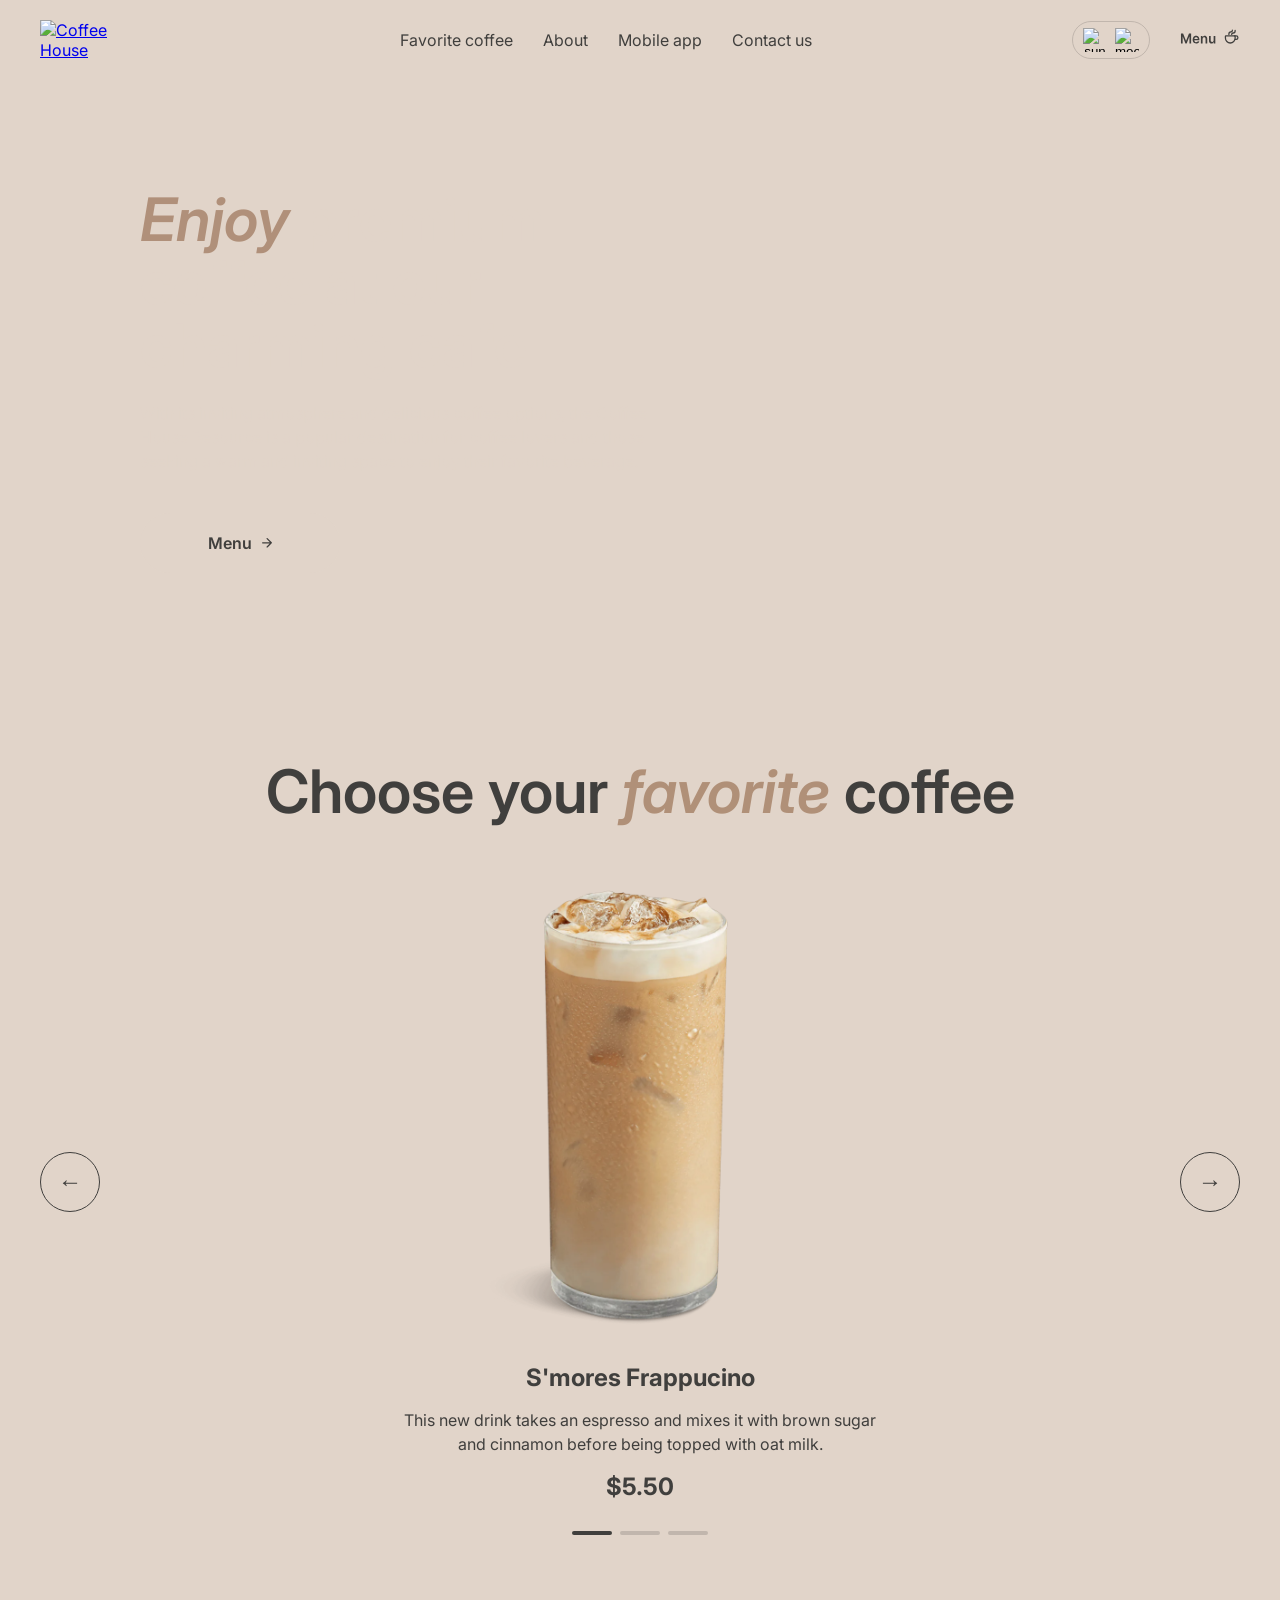
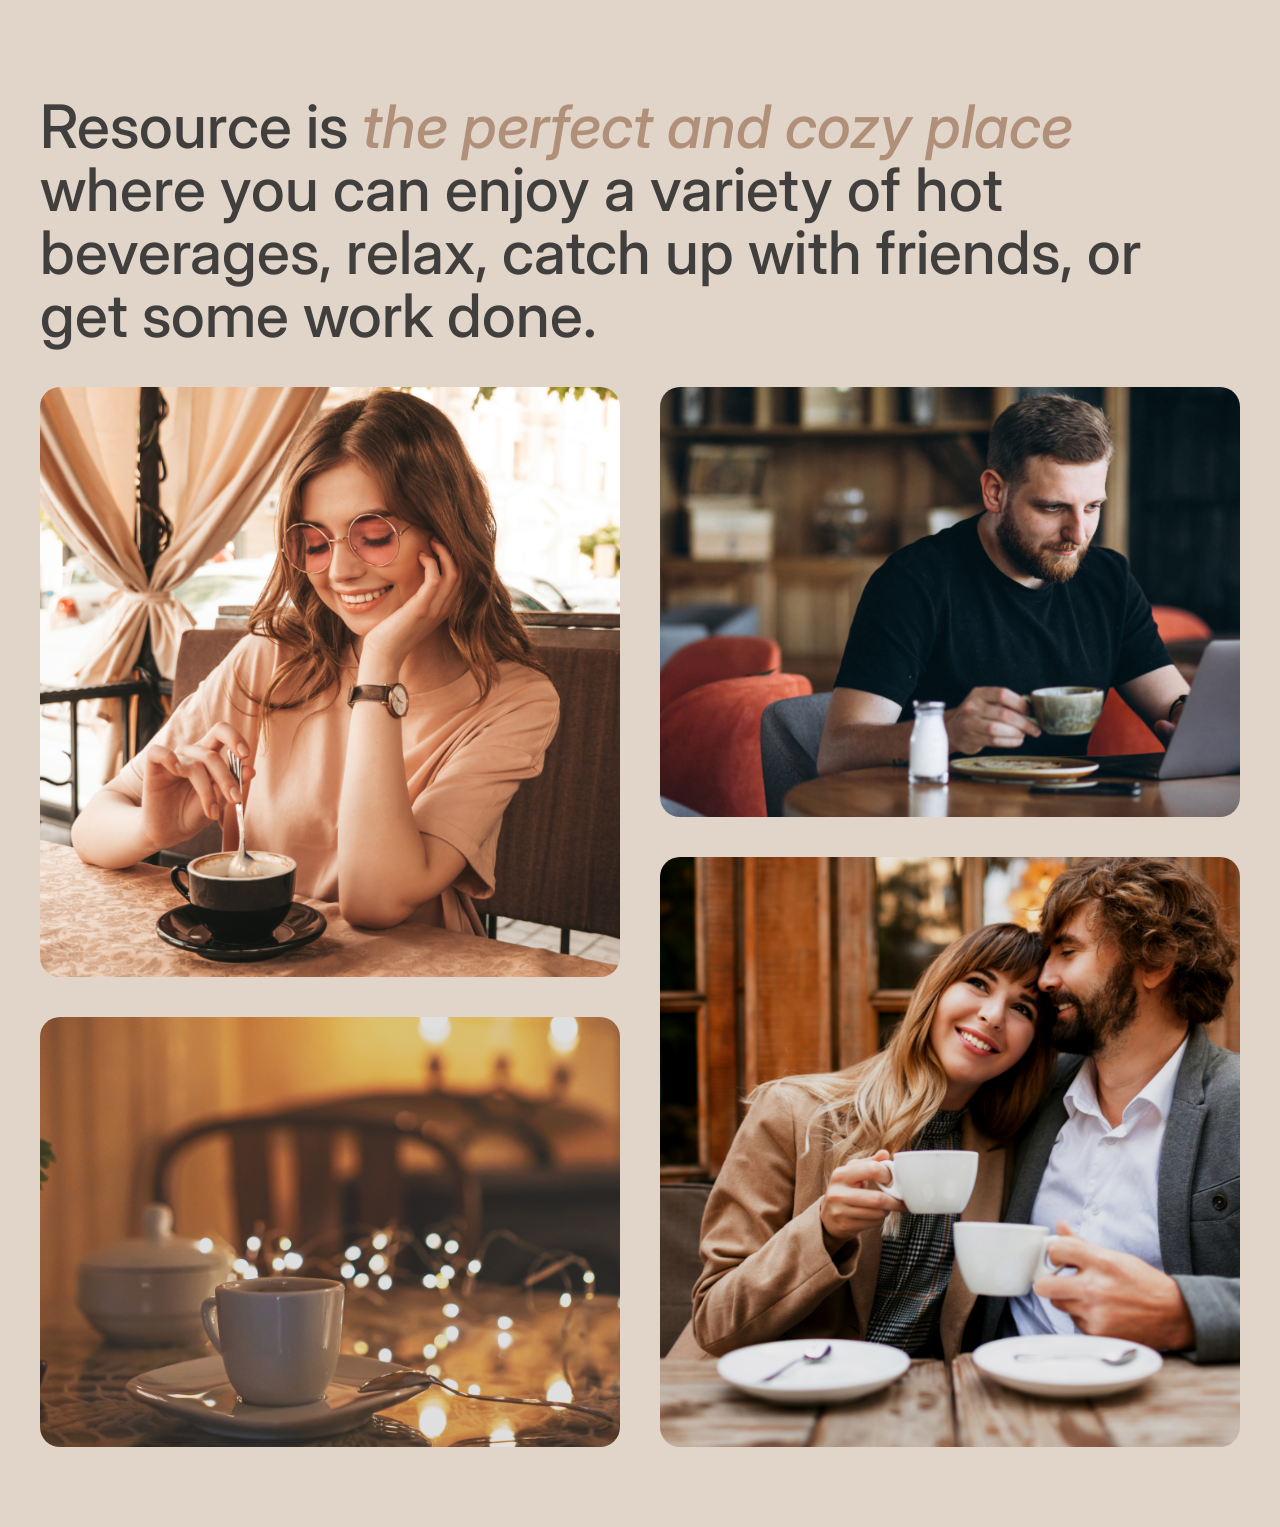
==== index.html @ 31a4ea75 "feat: add main page" ====
<!DOCTYPE html>
<html lang="en">

<head>
    <meta charset="UTF-8">
    <meta name="viewport" content="width=device-width, initial-scale=1.0">
    <title>Coffee House</title>
    <link rel="preconnect" href="https://fonts.googleapis.com">
    <link rel="preconnect" href="https://fonts.gstatic.com" crossorigin>
    <link href="https://fonts.googleapis.com/css2?family=Inter:wght@400;500;600;700&display=swap" rel="stylesheet">
    <link rel="stylesheet" href="style.css">
</head>

<body>
    <header class="header">
        <div class="header-container">
            <a class="header-logo" href="index.html">
                <img src="assets/logo.svg" alt="Coffee House">
            </a>
            <nav class="header-nav">
                <ul>
                    <li>
                        <a href="#favotite">Favorite coffee</a>
                    </li>
                    <li>
                        <a href="#about">About</a>
                    </li>
                    <li>
                        <a href="#mobile">Mobile app</a>
                    </li>
                    <li>
                        <a href="#contacts">Contact us</a>
                    </li>
                </ul>
            </nav>
            <div class="header-actions">
                <button class="theme-button" type="button">
                    <img src="assets/Light.svg" alt="sun">
                    <img src="assets/Dark.svg" alt="moon">
                </button>
                <a class="header-menu" href="menu.html">
                    <img src="assets/menu-item.svg" alt="Menu">
                </a>
            </div>
        </div>
    </header>
    <main>
        <section class="hero">
            <div class="hero-content">
                <h1>
                    <span>Enjoy</span> premium coffee at our charming cafe
                </h1>
                <p>With its inviting atmosphere and delicious coffee options,
                    the Coffee House Resource is a popular destination for coffee
                    lovers and those seeking a warm and inviting space to enjoy
                    their favorite beverage.</p>
                <a class="hero-button" href="menu.html">
                    Menu
                    <img src="assets/Vector.svg" alt="">
                </a>
            </div>
        </section>
        <section class="favorite" id="favorite">
            <h2>Choose your <span>favorite</span> coffee</h2>
            <div class="favorite-slider">
                <button class="slider-button slider-button-prev" type="button">
                    <span>←</span>
                </button>
                <div class="favorite-card">
                    <img src="assets/coffee-slider-1.svg" alt="S'mores Frappucino">
                    <div class="favorite-info">
                        <h3>S'mores Frappucino</h3>
                        <p>This new drink takes an espresso and mixes it with brown
                            sugar and cinnamon before being topped with oat milk.</p>
                        <strong>$5.50</strong>
                    </div>
                </div>
                <button class="slider-button slider-button-next" type="button">
                    <span>→</span>
                </button>
            </div>
            <div class="slider-controls">
                <span class="slider-control active"></span>
                <span class="slider-control"></span>
                <span class="slider-control"></span>
            </div>
        </section>
        <section class="about" id="about">
            <h2>Resource is <span>the perfect and cozy place</span> where
                you can enjoy a variety of hot beverages, relax,
                catch up with friends, or get some work done.</h2>
            <div class="about-gallery">
                <div class="about-column">
                    <img src="assets/about-1.svg" alt="cozy">
                    <img src="assets/about-2.svg" alt="cozy">
                </div>
                <div class="about-column">
                    <img src="assets/about-3.svg" alt="cozy">
                    <img src="assets/about-4.svg" alt="cozy">
                </div>
            </div>
        </section>
    </main>
</body>

</html>
---- style.css ----
* {
    box-sizing: border-box;
}

body {
    margin: 0;
    font-family: "Inter", sans-serif;
    background-color: #E1D4C9;
    color: #403F3D;
}

.header {
    padding: 20px 40px;
}

.header-container {
    display: flex;
    align-items: center;
    justify-content: space-between;
}

.header-logo img {
    width: 100px;
    display: block;
}

.header-nav ul {
    display: flex;
    gap: 30px;
    list-style: none;
    margin: 0;
    padding: 0;
}

.header-nav a,
.header-menu {
    color: #403F3D;
    text-decoration: none;
}

.header-actions {
    display: flex;
    align-items: center;
    gap: 30px;
}

.header-menu {
    display: flex;
    align-items: center;
    gap: 8px;
}

.header-menu img {
    width: 60px;
}

.theme-button {
    display: flex;
    align-items: center;
    gap: 8px;
    border: 1px solid #c1b6ad;
    border-radius: 100px;
    background: transparent;
    padding: 6px 10px;
    cursor: pointer;
}

.theme-button img {
    width: 24px;
    height: 24px;
}

.hero {
    min-height: 600px;
    margin: 0 40px;
    border-radius: 40px;
    background-image: url("assets/img-hero.jpg");
    background-size: cover;
    background-position: center;
    display: flex;
    align-items: center;
}

.hero-content {
    max-width: 530px;
    margin-left: 100px;
}

.hero h1 {
    margin: 0 0 24px;
    color: #e1d4c9;
    font-size: 60px;
    line-height: 1.05;
    font-weight: 600;
}

.hero h1 span {
    color: #b0907a;
    font-style: italic;
}

.hero p {
    margin: 0 0 40px;
    font-size: 16px;
    line-height: 1.5;
    color: #E1D4C9;
}

.hero-button {
    display: inline-flex;
    align-items: center;
    justify-content: center;
    min-width: 200px;
    padding: 20px 30px;
    border-radius: 100px;
    background-color: #E1D4C9;
    color: #403F3D;
    text-decoration: none;
    font-weight: 600;
    gap: 10px;
}

.hero-button img {
    width: 10px;
    height: 10px;
}

.favorite {
    padding: 80px 40px;
    text-align: center;
}

.favorite h2 {
    margin: 0 auto 40px;
    color: #403F3D;
    font-size: 60px;
    line-height: 1.05;
    font-weight: 600;
}

.favorite h2 span {
    color: #B09078;
    font-style: italic;
}

.favorite-slider {
    display: flex;
    align-items: center;
    justify-content: space-between;
    width: 100%;
    margin: 0 auto;
}

.favorite-card {
    width: 480px;
    text-align: center;
}

.favorite-card>img {
    width: 100%;
    max-width: 480px;
    display: block;
    margin: 0 auto 20px;
}

.favorite-info h3 {
    margin: 0 0 16px;
    color: #403F3D;
    font-size: 24px;
}

.favorite-info p {
    max-width: 500px;
    margin: 0 auto 16px;
    color: #403F3D;
    font-size: 16px;
    line-height: 1.5;
}

.favorite-info strong {
    display: block;
    color: #403F3D;
    font-size: 24px;
}

.slider-button {
    width: 60px;
    height: 60px;
    border: 1px solid #403F3D;
    border-radius: 50%;
    background: transparent;
    color: #403F3D;
    font-size: 24px;
    cursor: pointer;
}

.slider-controls {
    display: flex;
    justify-content: center;
    gap: 8px;
    margin-top: 30px;
}

.slider-control {
    width: 40px;
    height: 4px;
    border-radius: 10px;
    background-color: #C1B6AD;
}

.slider-control.active {
    background-color: #403F3D;
}

.about {
    padding: 80px 40px;
}

.about h2 {
    margin: 0 0 40px;
    color: #403F3D;
    font-size: 60px;
    line-height: 1.05;
    font-weight: 500;
}

.about h2 span {
    color: #B09078;
    font-style: italic;
}

.about-gallery {
    display: flex;
    justify-content: center;
    gap: 40px;
}

.about-column {
    display: flex;
    flex-direction: column;
    gap: 40px;
    width: 50%;
}

.about-column img {
    width: 100%;
    display: block;
    border-radius: 20px;
    object-fit: cover;
}

.about-column:first-child img:first-child {
    height: 590px;
}

.about-column:first-child img:last-child {
    height: 430px;
}

.about-column:last-child img:first-child {
    height: 430px;
}

.about-column:last-child img:last-child {
    height: 590px;
}
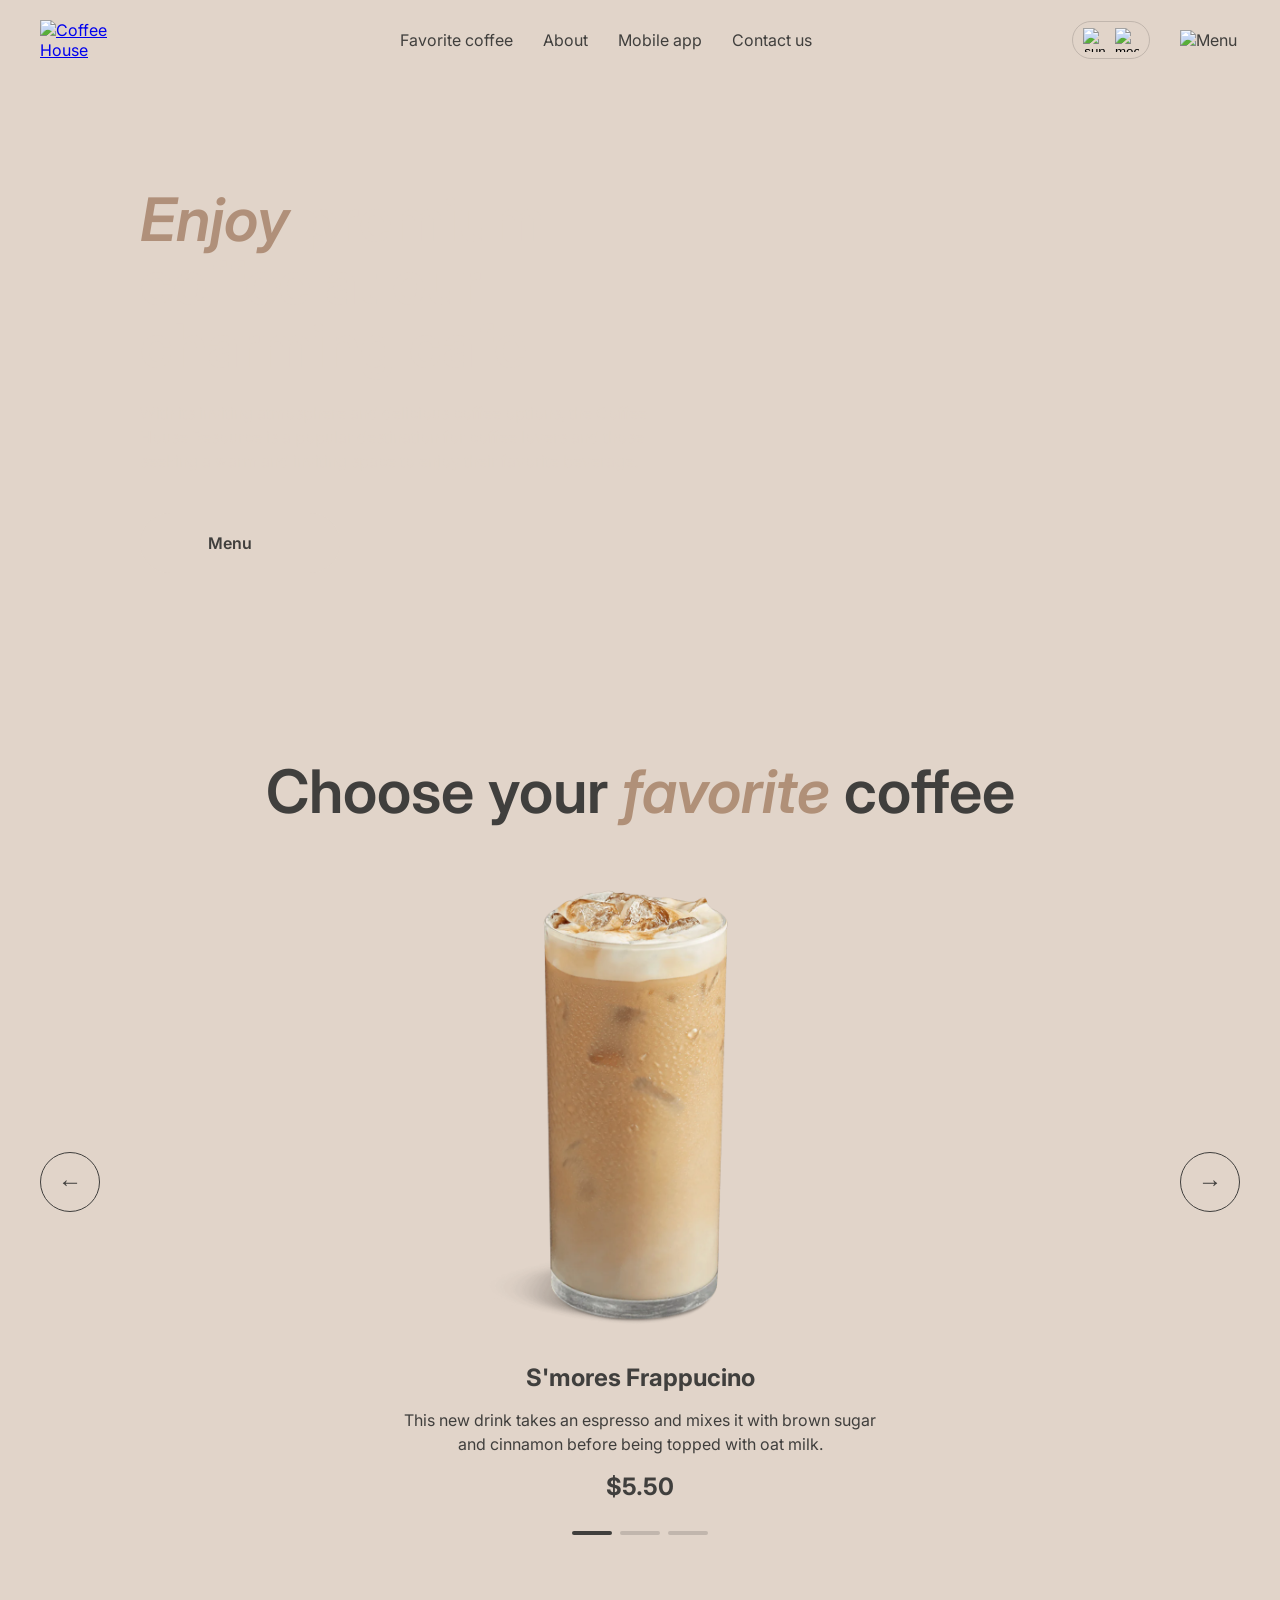
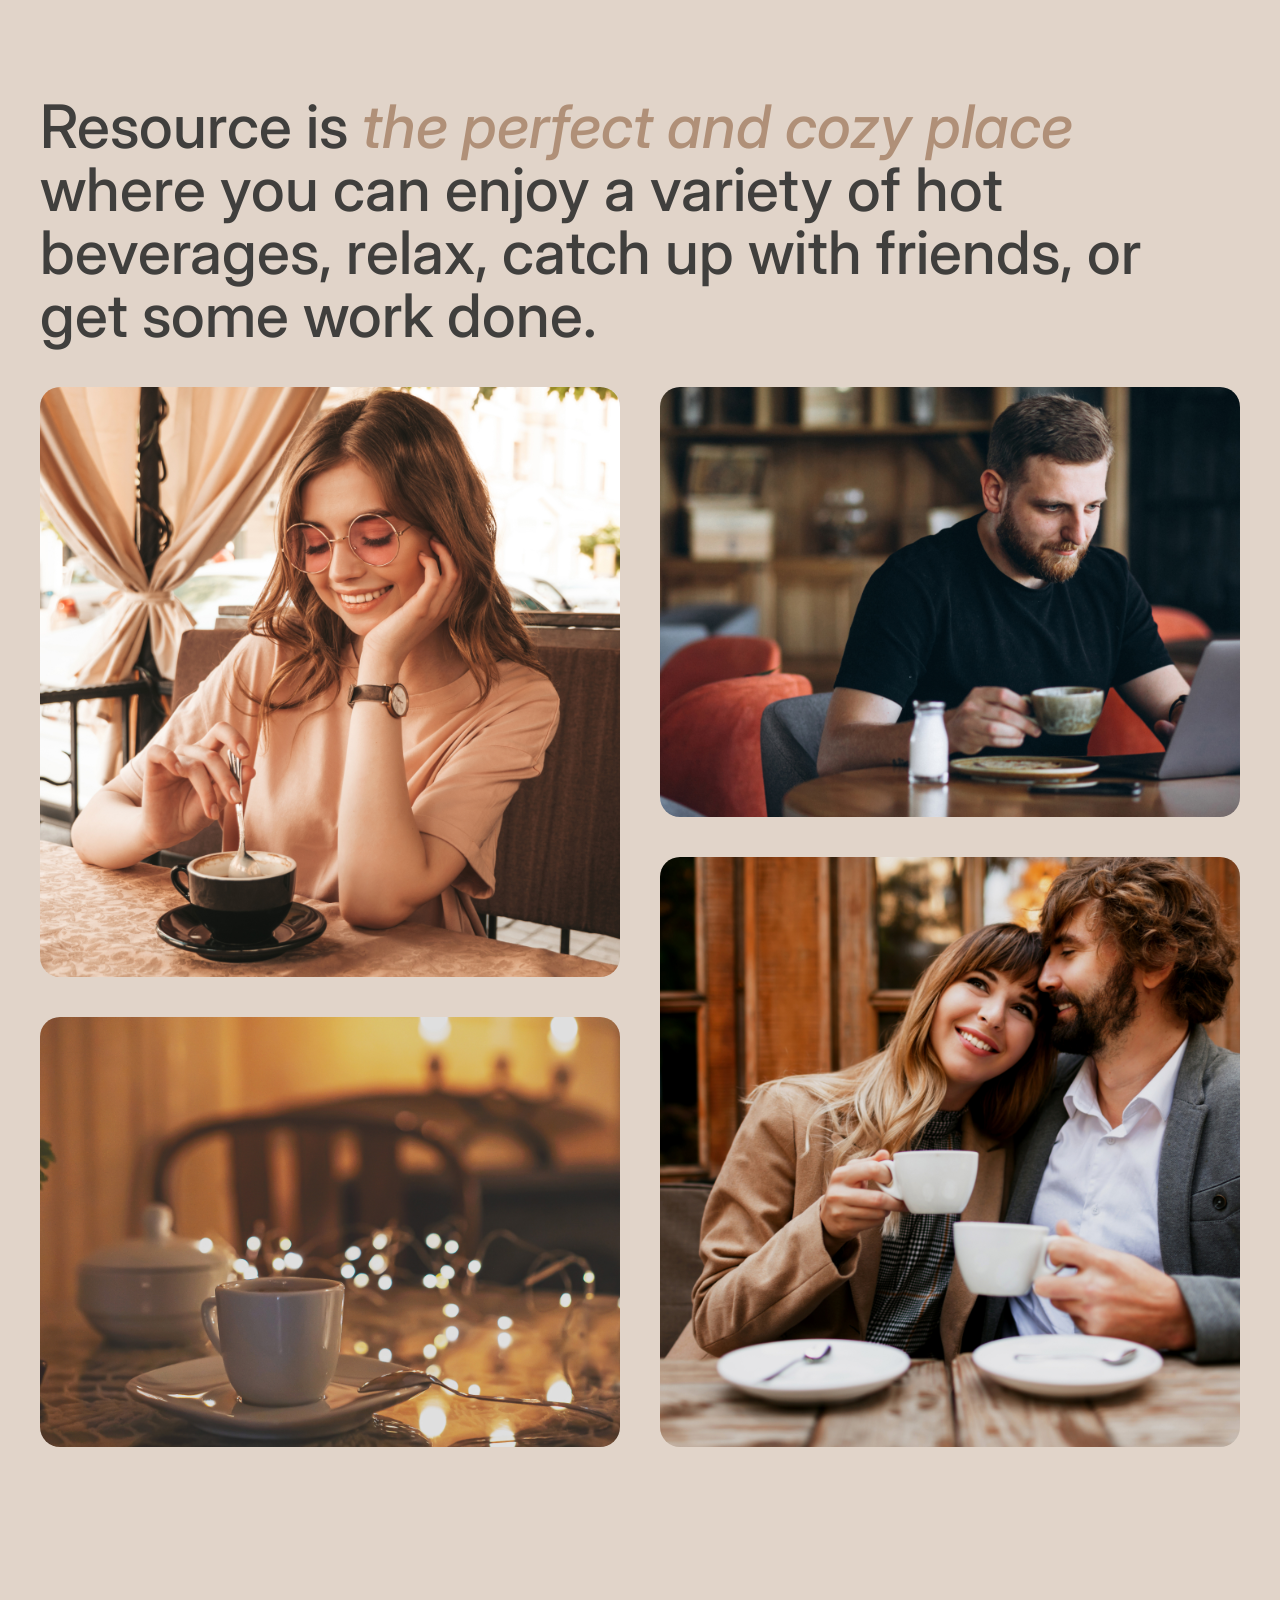
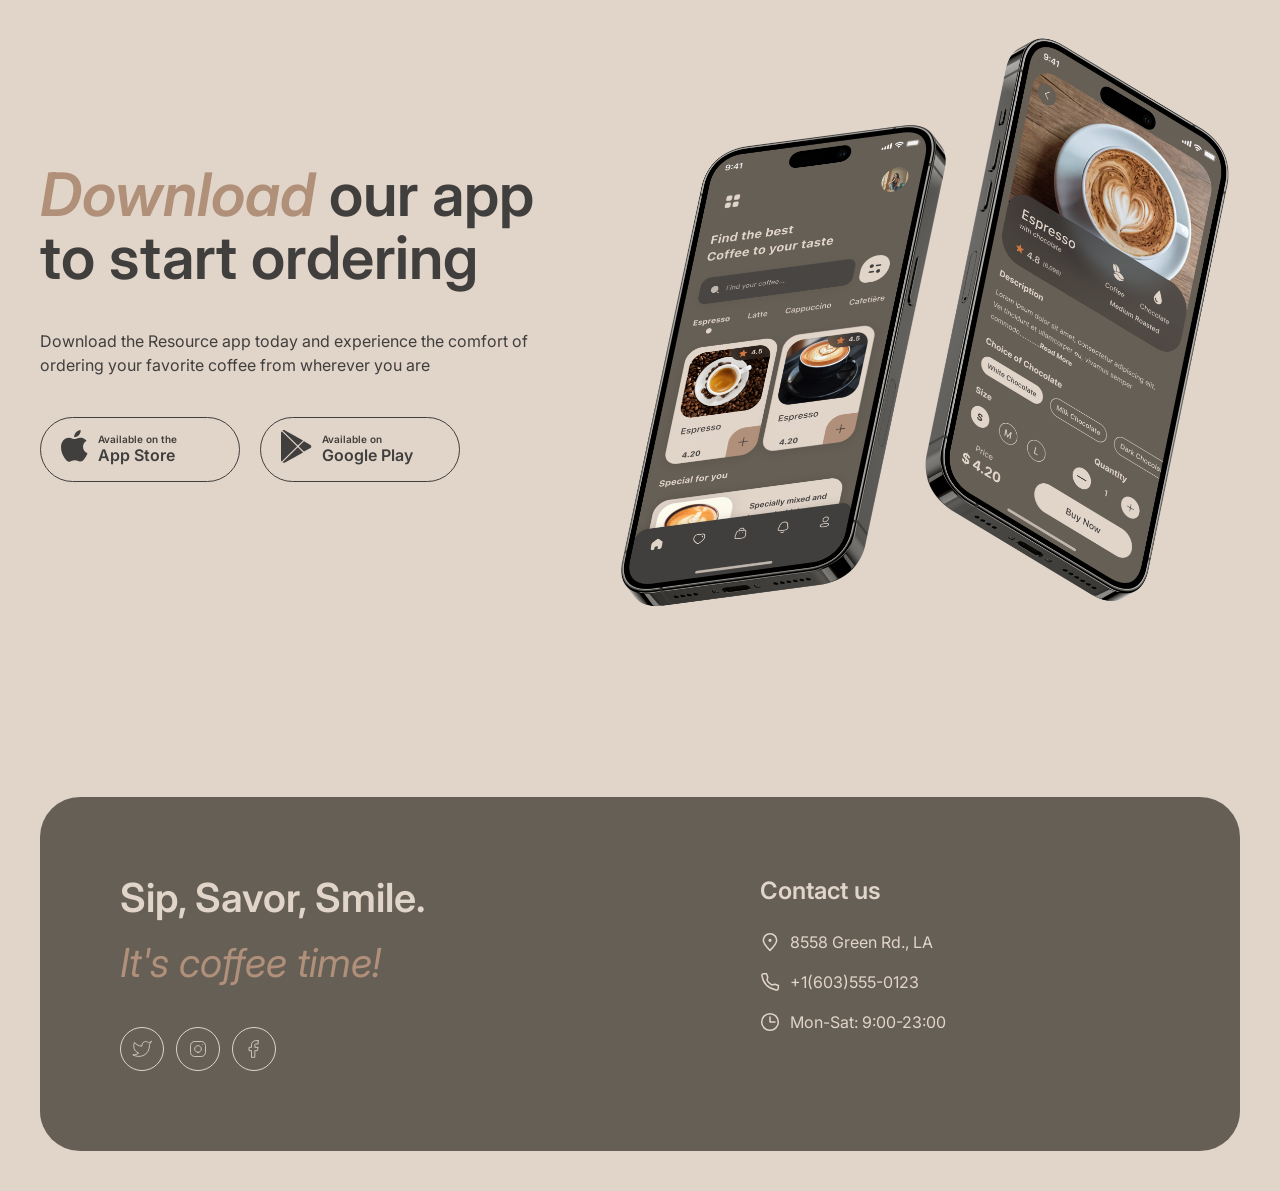
==== commit ed2ec8cf: "feat: add footer and adaptive" ====
--- a/index.html
+++ b/index.html
@@ -100,7 +100,69 @@
                 </div>
             </div>
         </section>
+        <section class="mobile" id="mobile">
+            <div class="mobile-content">
+                <h2><span>Download</span> our app to start ordering</h2>
+                <p>Download the Resource app today and experience the comfort
+                    of ordering your favorite coffee from wherever you are</p>
+                <div class="mobile-buttons">
+                    <a href="#" class="mobile-button">
+                        <span class="mobile-button-icon">
+                            <img src="assets/Icon.svg">
+                        </span>
+                        <span>
+                            <small>Available on the</small>
+                            App Store
+                        </span>
+                    </a>
+                    <a href="#" class="mobile-button">
+                        <span class="mobile-button-icon">
+                            <img src="assets/Icon (1).svg">
+                        </span>
+                        <span>
+                            <small>Available on</small>
+                            Google Play
+                        </span>
+                    </a>
+                </div>
+            </div>
+            <div class="mobile-image">
+                <img src="assets/mobile-screens.svg" alt="mobile app">
+            </div>
+        </section>
     </main>
+    <footer class="footer" id="contacts">
+        <div class="footer-left">
+            <h2>Sip, Savor, Smile.</h2>
+            <p>It's coffee time!</p>
+            <div class="footer-socials">
+                <a href="#" aria-label="Twitter">
+                    <img src="assets/twitter.svg">
+                </a>
+                <a href="#" aria-label="Instagram">
+                    <img src="assets/instagram.svg">
+                </a>
+                <a href="#" aria-label="Facebook">
+                    <img src="assets/facebook.svg">
+                </a>
+            </div>
+        </div>
+        <div class="footer-right">
+            <h3>Contact us</h3>
+            <a href="#" class="footer-contact">
+                <img src="assets/pin-alt.svg">
+                8558 Green Rd., LA
+            </a>
+            <a href="#" class="footer-contact">
+                <img src="assets/phone.svg">
+                +1(603)555-0123
+            </a>
+            <p class="footer-contact">
+                <img src="assets/clock.svg">
+                Mon-Sat: 9:00-23:00
+            </p>
+        </div>
+    </footer>
 </body>
 
 </html>
--- a/style.css
+++ b/style.css
@@ -263,4 +263,524 @@
 
 .about-column:last-child img:last-child {
     height: 590px;
+}
+
+/* Mobile app */
+
+.mobile {
+    margin: 0 40px;
+    padding: 80px 0;
+    display: flex;
+    align-items: center;
+    justify-content: space-between;
+    gap: 40px;
+}
+
+.mobile-content {
+    max-width: 630px;
+}
+
+.mobile h2 {
+    margin: 0 0 40px;
+    color: #403F3D;
+    font-size: 60px;
+    line-height: 1.05;
+    font-weight: 600;
+}
+
+.mobile h2 span {
+    color: #B09078;
+    font-style: italic;
+}
+
+.mobile-content>p {
+    max-width: 600px;
+    margin: 0 0 40px;
+    color: #403F3D;
+    font-size: 16px;
+    line-height: 1.5;
+}
+
+.mobile-buttons {
+    display: flex;
+    gap: 20px;
+}
+
+.mobile-button {
+    display: flex;
+    align-items: center;
+    gap: 10px;
+    min-width: 200px;
+    padding: 12px 20px;
+    border: 1px solid #403F3D;
+    border-radius: 100px;
+    color: #403F3D;
+    text-decoration: none;
+    transition: background-color 0.3s ease, color 0.3s ease;
+}
+
+.mobile-button-icon {
+    font-size: 24px;
+}
+
+.mobile-button small {
+    display: block;
+    font-size: 10px;
+    line-height: 1.2;
+}
+
+.mobile-button span:last-child {
+    font-size: 16px;
+    font-weight: 600;
+}
+
+.mobile-image {
+    flex-shrink: 0;
+    width: 630px;
+}
+
+.mobile-image img {
+    width: 100%;
+    display: block;
+}
+
+/* Footer */
+
+.footer {
+    margin: 80px 40px 40px;
+    padding: 80px;
+    display: flex;
+    justify-content: space-between;
+    align-items: flex-start;
+    gap: 40px;
+
+    background-color: #665F55;
+    border-radius: 40px;
+}
+
+.footer-left {
+    max-width: 600px;
+}
+
+.footer-left h2 {
+    margin: 0 0 20px;
+
+    color: #E1D4C9;
+    font-size: 40px;
+    line-height: 1.05;
+    font-weight: 600;
+}
+
+.footer-left p {
+    margin: 0 0 40px;
+
+    color: #B0907A;
+    font-size: 40px;
+    font-style: italic;
+    line-height: 1.2;
+}
+
+.footer-socials {
+    display: flex;
+    gap: 12px;
+}
+
+.footer-socials a {
+    width: 44px;
+    height: 44px;
+
+    display: flex;
+    align-items: center;
+    justify-content: center;
+
+    border: 1px solid #E1D4C9;
+    border-radius: 50%;
+
+    transition: background-color 0.3s ease,
+        opacity 0.3s ease;
+}
+
+.footer-socials a:hover {
+    background-color: #B0907A;
+}
+
+.footer-socials img {
+    width: 20px;
+    height: 20px;
+    display: block;
+}
+
+.footer-right {
+    display: flex;
+    flex-direction: column;
+    gap: 16px;
+
+    min-width: 400px;
+}
+
+.footer-right h3 {
+    margin: 0 0 8px;
+
+    color: #E1D4C9;
+    font-size: 24px;
+    line-height: 1.2;
+    font-weight: 600;
+}
+
+.footer-contact {
+    display: flex;
+    align-items: center;
+    gap: 10px;
+
+    margin: 0;
+
+    color: #E1D4C9;
+    font-size: 16px;
+    line-height: 1.5;
+    text-decoration: none;
+}
+
+.footer-contact img {
+    width: 20px;
+    height: 20px;
+    flex-shrink: 0;
+}
+
+a.footer-contact:hover {
+    text-decoration: underline;
+}
+
+@media (max-width: 768px) {
+
+    /* Header */
+
+    .header {
+        padding: 20px 30px;
+    }
+
+    .header-nav {
+        display: none;
+    }
+
+    .header-actions {
+        gap: 20px;
+    }
+
+
+    /* Hero */
+
+    .hero {
+        margin: 0 30px;
+        min-height: 600px;
+    }
+
+    .hero-content {
+        max-width: 100%;
+        margin-left: 60px;
+        margin-right: 60px;
+    }
+
+    .hero h1 {
+        font-size: 50px;
+    }
+
+
+    /* Favorite */
+
+    .favorite {
+        padding: 60px 30px;
+    }
+
+    .favorite h2 {
+        font-size: 50px;
+        white-space: normal;
+    }
+
+    .favorite-slider {
+        gap: 20px;
+    }
+
+    .favorite-card {
+        width: min(480px, calc(100% - 120px));
+    }
+
+    .favorite-card>img {
+        width: 100%;
+    }
+
+    .slider-button {
+        width: 50px;
+        height: 50px;
+        flex-shrink: 0;
+    }
+
+
+    /* About */
+
+    .about {
+        padding: 60px 30px;
+    }
+
+    .about h2 {
+        font-size: 50px;
+    }
+
+    .about-gallery {
+        gap: 20px;
+    }
+
+    .about-column {
+        gap: 20px;
+        width: calc(50% - 10px);
+    }
+
+    .about-column:first-child img:first-child {
+        height: 450px;
+    }
+
+    .about-column:first-child img:last-child {
+        height: 320px;
+    }
+
+    .about-column:last-child img:first-child {
+        height: 320px;
+    }
+
+    .about-column:last-child img:last-child {
+        height: 450px;
+    }
+
+
+    /* Mobile app */
+
+    .mobile {
+        margin: 0 30px;
+        padding: 60px 0;
+        flex-direction: column;
+        align-items: stretch;
+    }
+
+    .mobile-content {
+        max-width: 100%;
+    }
+
+    .mobile h2 {
+        font-size: 50px;
+    }
+
+    .mobile-image {
+        width: 100%;
+        max-width: 630px;
+    }
+
+    .mobile-buttons {
+        flex-wrap: wrap;
+    }
+
+
+    /* Footer */
+
+    .footer {
+        margin: 60px 30px 30px;
+        padding: 60px;
+        flex-direction: column;
+    }
+
+    .footer-left {
+        max-width: 100%;
+    }
+
+    .footer-right {
+        min-width: 0;
+        width: 100%;
+    }
+
+}
+
+@media (max-width: 380px) {
+
+    /* Header */
+
+    .header {
+        padding: 20px 16px;
+    }
+
+    .header-actions {
+        gap: 12px;
+    }
+
+    .theme-button {
+        padding: 5px 8px;
+    }
+
+    .theme-button img {
+        width: 20px;
+        height: 20px;
+    }
+
+    .header-menu {
+        font-size: 14px;
+    }
+
+
+    /* Hero */
+
+    .hero {
+        margin: 0 16px;
+        min-height: 550px;
+        border-radius: 30px;
+    }
+
+    .hero-content {
+        margin: 0 20px;
+    }
+
+    .hero h1 {
+        font-size: 40px;
+    }
+
+    .hero p {
+        font-size: 14px;
+    }
+
+    .hero-button {
+        width: auto;
+        min-width: 160px;
+        padding: 16px 24px;
+        justify-content: center;
+    }
+
+
+    /* Favorite */
+
+    .favorite {
+        padding: 50px 16px;
+    }
+
+    .favorite h2 {
+        font-size: 40px;
+        white-space: normal;
+    }
+
+    .favorite-slider {
+        justify-content: center;
+    }
+
+    .favorite-card {
+        width: calc(100% - 80px);
+        margin: 0 auto;
+    }
+
+    .favorite-card>img {
+        width: 100%;
+        margin: 0 auto 20px;
+    }
+
+    .favorite-info h3 {
+        font-size: 20px;
+    }
+
+    .favorite-info p {
+        font-size: 14px;
+    }
+
+    .favorite-info strong {
+        font-size: 20px;
+    }
+
+    .slider-button {
+        display: none;
+    }
+
+
+    /* About */
+
+    .about {
+        padding: 50px 16px;
+    }
+
+    .about h2 {
+        font-size: 40px;
+    }
+
+    .about-gallery {
+        display: block;
+    }
+
+    .about-column:first-child img:last-child,
+    .about-column:last-child img:first-child {
+        display: none;
+    }
+
+    .about-column {
+        width: 100%;
+    }
+
+    .about-column:first-child img:first-child,
+    .about-column:last-child img:last-child {
+        width: 100%;
+        height: 400px !important;
+        object-fit: cover;
+        object-position: center;
+        border-radius: 20px;
+    }
+
+    .about-column:last-child {
+        margin-top: 20px;
+    }
+
+    /* Mobile app */
+
+    .mobile {
+        margin: 0 16px;
+        padding: 50px 0;
+    }
+
+    .mobile h2 {
+        font-size: 40px;
+    }
+
+    .mobile-content>p {
+        font-size: 14px;
+    }
+
+    .mobile-buttons {
+        flex-direction: column;
+        align-items: flex-start;
+        gap: 12px;
+    }
+
+    .mobile-button {
+        width: auto;
+        min-width: 180px;
+        padding: 10px 16px;
+    }
+
+
+    /* Footer */
+
+    .footer {
+        margin: 50px 16px 16px;
+        padding: 40px 24px;
+        border-radius: 30px;
+    }
+
+    .footer-left h2 {
+        font-size: 32px;
+        white-space: nowrap;
+        margin-bottom: 8px;
+    }
+
+    .footer-left p {
+        font-size: 32px;
+    }
+
+    .footer-right h3 {
+        font-size: 22px;
+    }
+
+    .footer-contact {
+        font-size: 14px;
+    }
+
 }
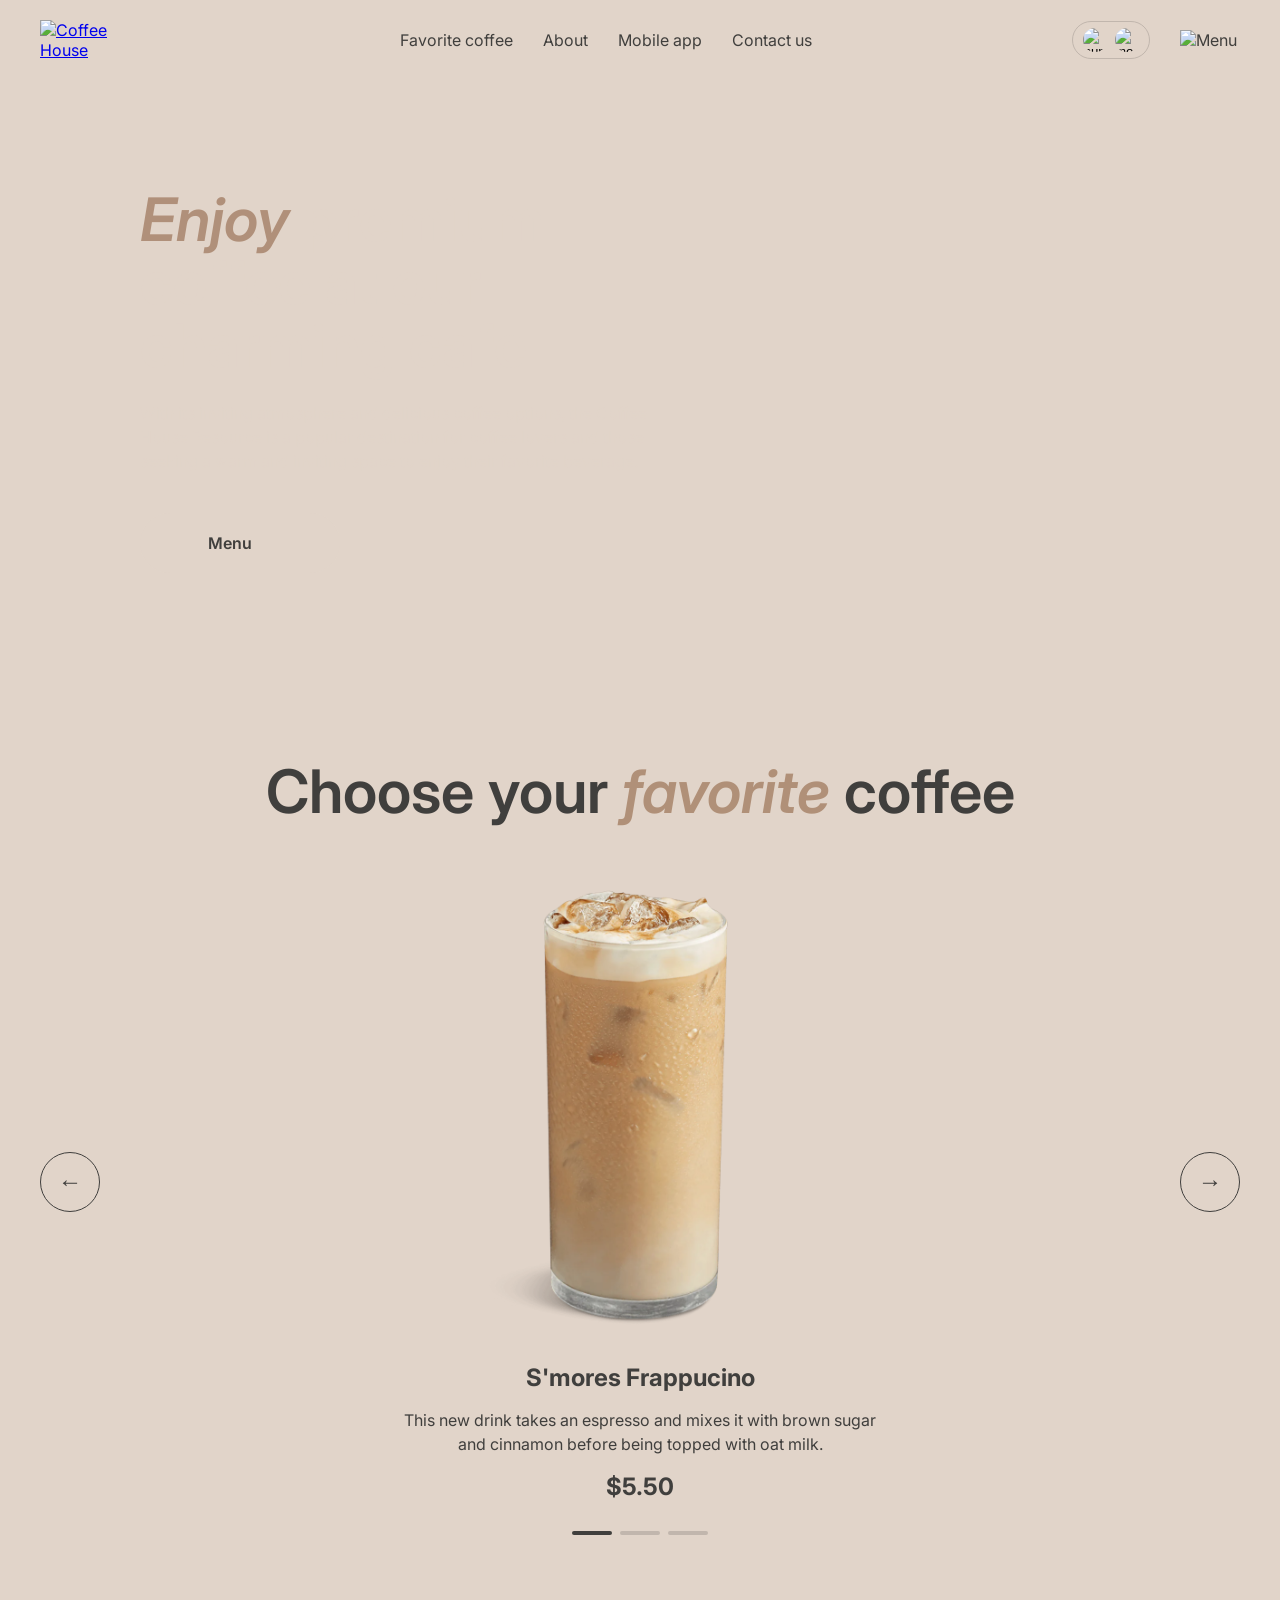
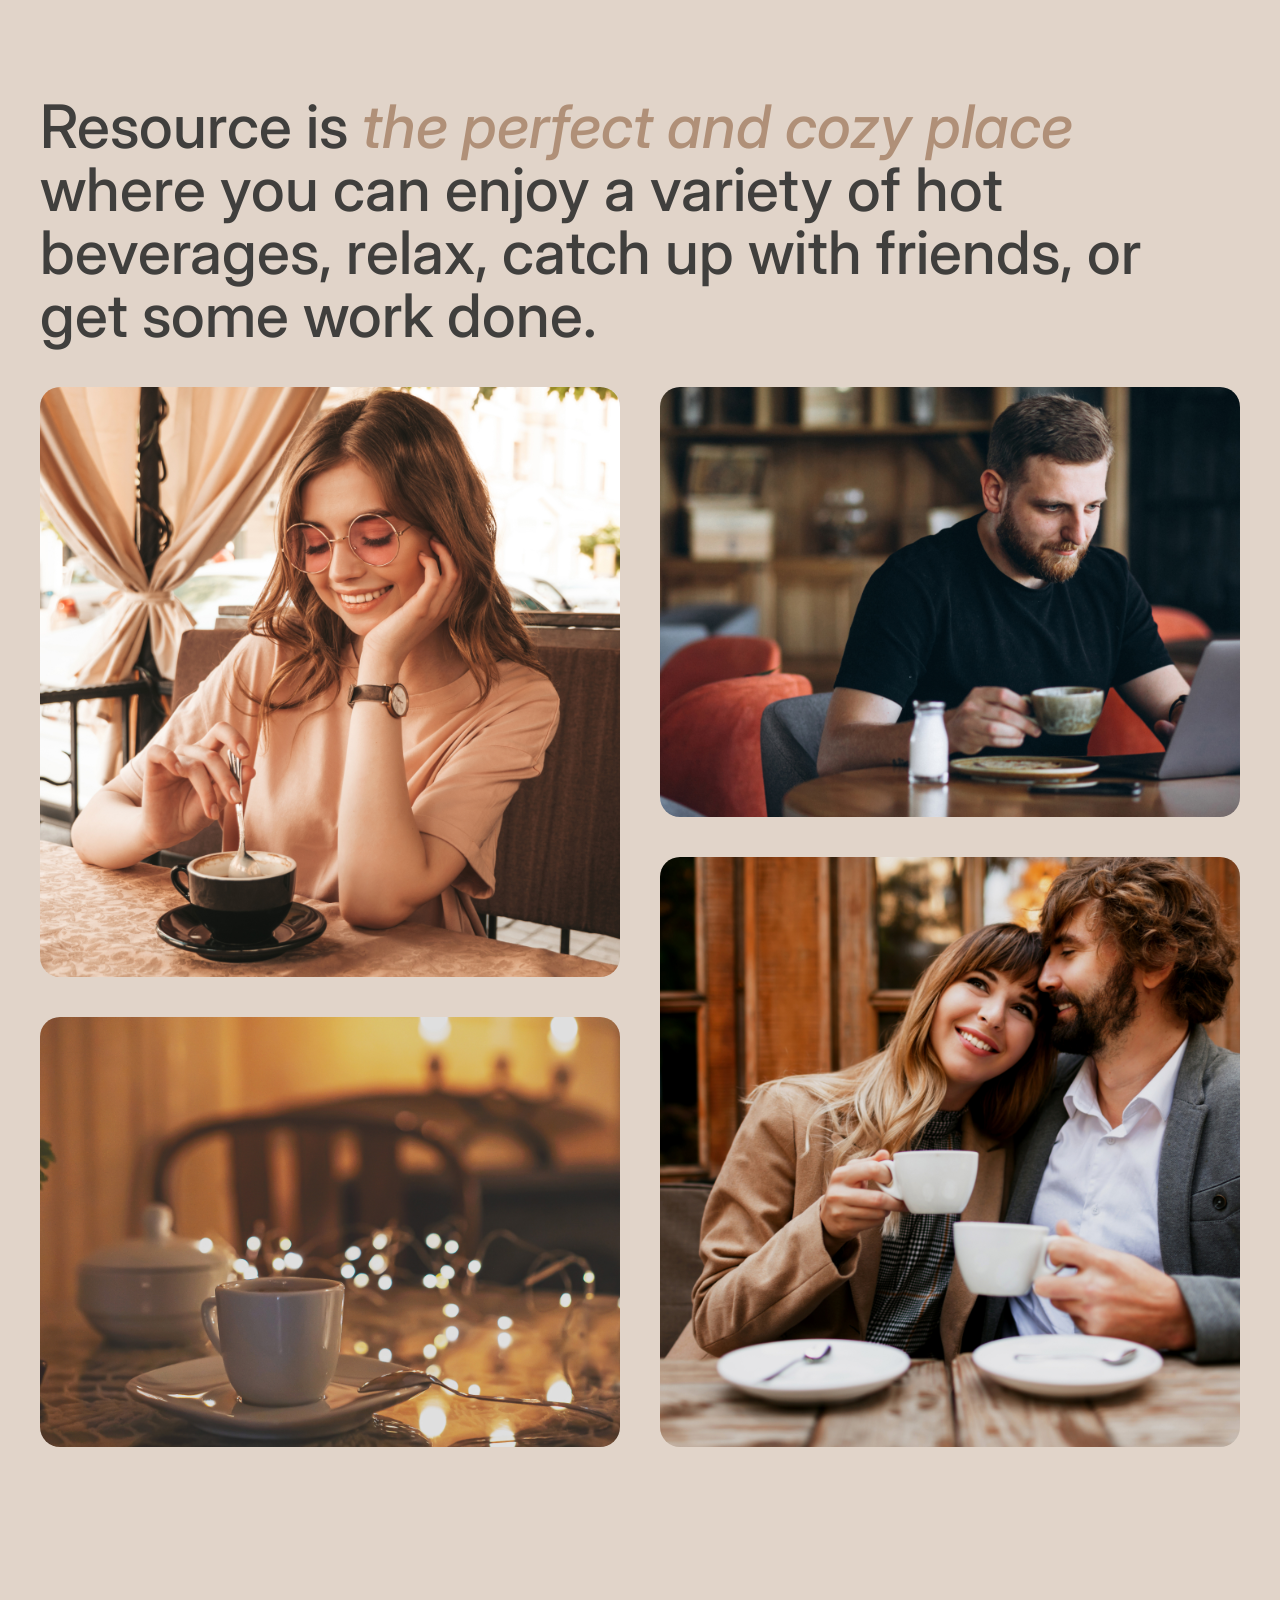
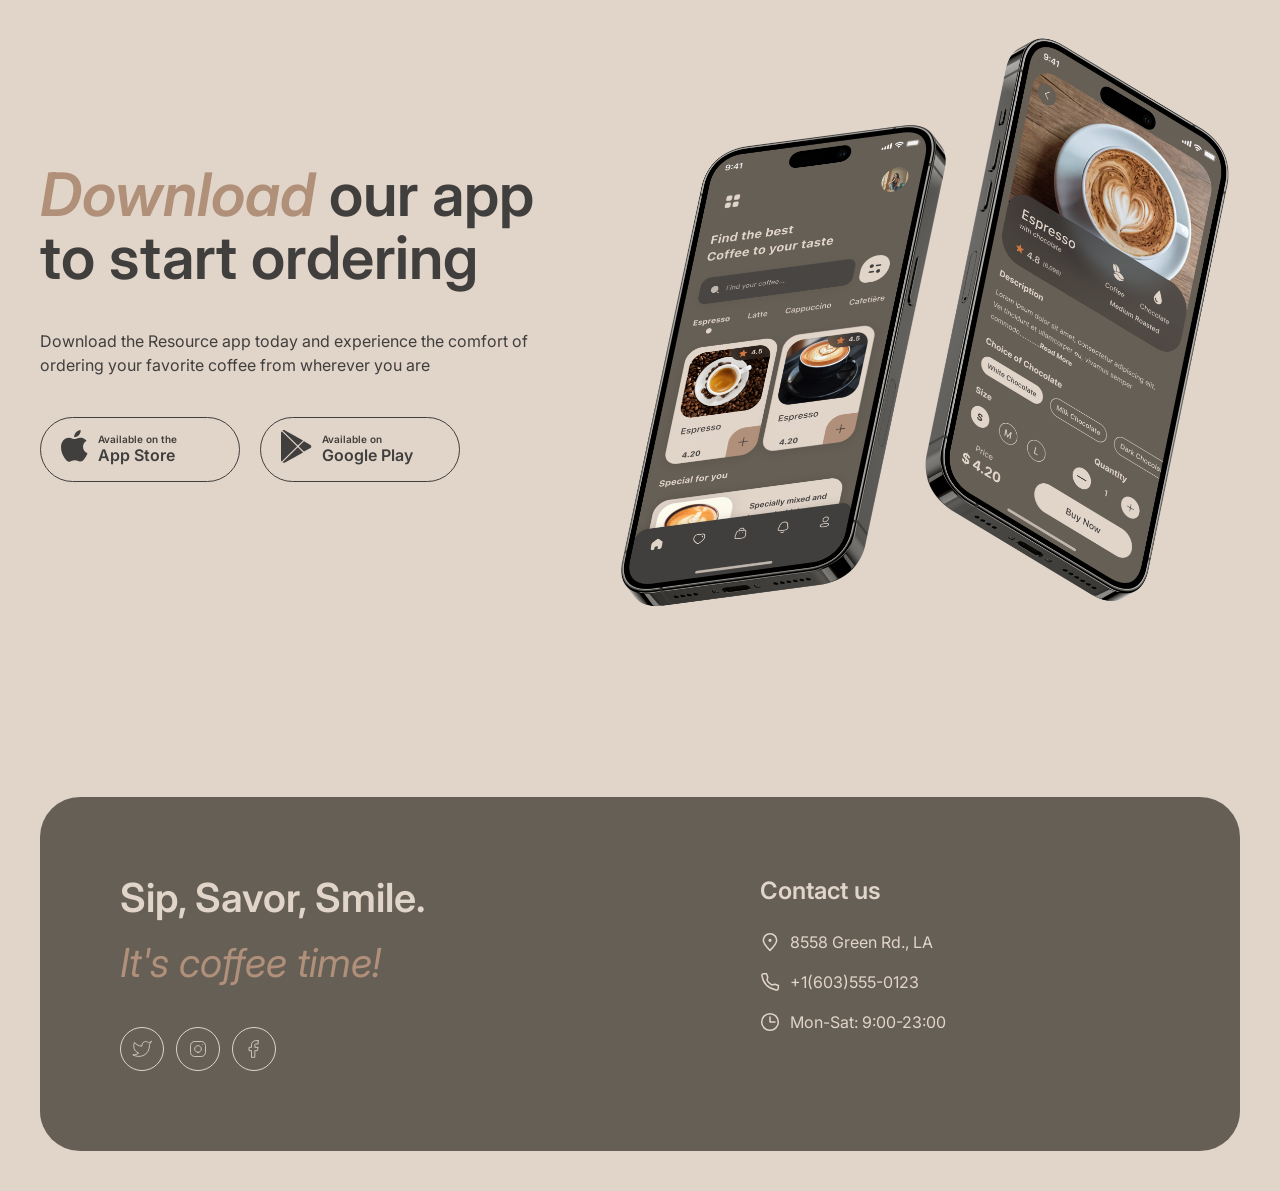
==== commit e010cf3e: "feat: add hover effects" ====
--- a/index.html
+++ b/index.html
@@ -20,7 +20,7 @@
             <nav class="header-nav">
                 <ul>
                     <li>
-                        <a href="#favotite">Favorite coffee</a>
+                        <a href="#favorite">Favorite coffee</a>
                     </li>
                     <li>
                         <a href="#about">About</a>
@@ -34,7 +34,7 @@
                 </ul>
             </nav>
             <div class="header-actions">
-                <button class="theme-button" type="button">
+                <button class="theme-button" id="theme-toggle" type="button">
                     <img src="assets/Light.svg" alt="sun">
                     <img src="assets/Dark.svg" alt="moon">
                 </button>
--- a/style.css
+++ b/style.css
@@ -1,5 +1,37 @@
 * {
     box-sizing: border-box;
+}
+
+html {
+    scroll-behavior: smooth;
+}
+
+.header-nav a,
+.header-menu {
+    transition: color 0.3s ease;
+}
+
+.header-nav a:hover,
+.header-menu:hover {
+    color: #B0907A;
+}
+
+.hero-button {
+    transition: background-color 0.3s ease,
+        color 0.3s ease;
+}
+
+.hero-button:hover {
+    background-color: #B0907A;
+    color: #E1D4C9;
+}
+
+.theme-button img {
+    transition: opacity 0.3s ease;
+}
+
+.theme-button img:hover {
+    opacity: 0.6;
 }
 
 body {
@@ -68,6 +100,12 @@
 .theme-button img {
     width: 24px;
     height: 24px;
+    border-radius: 50%;
+    transition: background-color 0.3s ease;
+}
+
+.theme-button img:hover {
+    background-color: #665F55;
 }
 
 .hero {
@@ -125,6 +163,11 @@
     height: 10px;
 }
 
+.hero-button:hover {
+    background-color: #665F55;
+    color: #E1D4C9;
+}
+
 .favorite {
     padding: 80px 40px;
     text-align: center;
@@ -192,6 +235,15 @@
     color: #403F3D;
     font-size: 24px;
     cursor: pointer;
+    transition: background-color 0.3s ease,
+        border-color 0.3s ease,
+        color 0.3s ease;
+}
+
+.slider-button:hover {
+    background-color: #665F55;
+    border-color: #665F55;
+    color: #E1D4C9;
 }
 
 .slider-controls {
@@ -316,11 +368,26 @@
     border-radius: 100px;
     color: #403F3D;
     text-decoration: none;
-    transition: background-color 0.3s ease, color 0.3s ease;
+    transition: background-color 0.3s ease,
+        color 0.3s ease;
+    ;
+}
+
+.mobile-button:hover {
+    background-color: #665F55;
+    color: #E1D4C9;
 }
 
 .mobile-button-icon {
     font-size: 24px;
+}
+
+.mobile-button-icon img {
+    transition: filter 0.3s ease;
+}
+
+.mobile-button:hover .mobile-button-icon img {
+    filter: brightness(0) saturate(100%) invert(86%) sepia(11%) saturate(300%) hue-rotate(345deg) brightness(95%) contrast(90%);
 }
 
 .mobile-button small {
@@ -401,7 +468,16 @@
 }
 
 .footer-socials a:hover {
-    background-color: #B0907A;
+    background-color: #E1D4C9;
+}
+
+.footer-socials a:hover img {
+    filter: brightness(0) saturate(100%) invert(39%) sepia(8%) saturate(600%) hue-rotate(355deg) brightness(90%) contrast(90%);
+}
+
+.footer-socials a {
+    transition: background-color 0.3s ease,
+        border-color 0.3s ease;
 }
 
 .footer-socials img {
@@ -783,4 +859,35 @@
         font-size: 14px;
     }
 
+    html {
+        scroll-behavior: smooth;
+    }
+
+    .header-nav a,
+    .header-menu {
+        transition: color 0.3s ease;
+    }
+
+    .header-nav a:hover,
+    .header-menu:hover {
+        color: #B0907A;
+    }
+
+    .hero-button {
+        transition: background-color 0.3s ease,
+            color 0.3s ease;
+    }
+
+    .hero-button:hover {
+        background-color: #B0907A;
+        color: #E1D4C9;
+    }
+
+    .theme-button {
+        transition: background-color 0.3s ease;
+    }
+
+    .theme-button:hover {
+        background-color: #B0907A;
+    }
 }
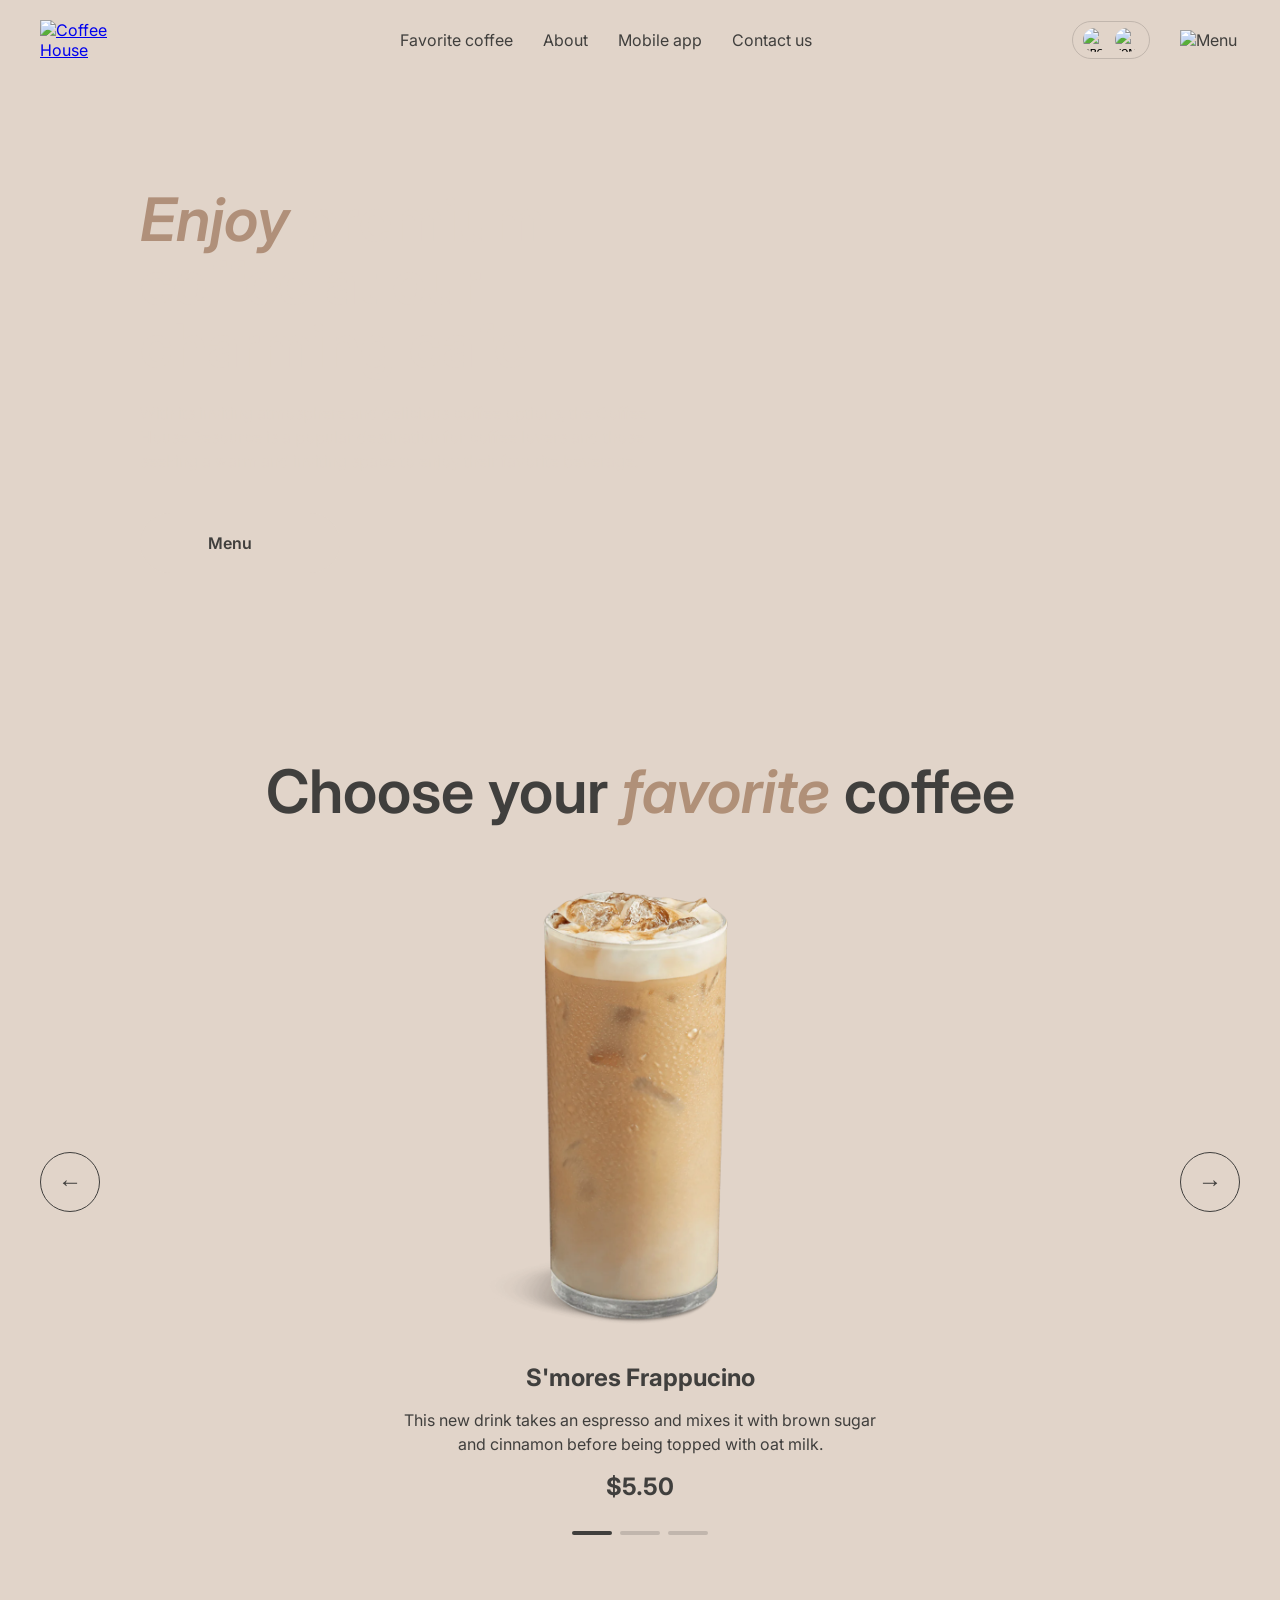
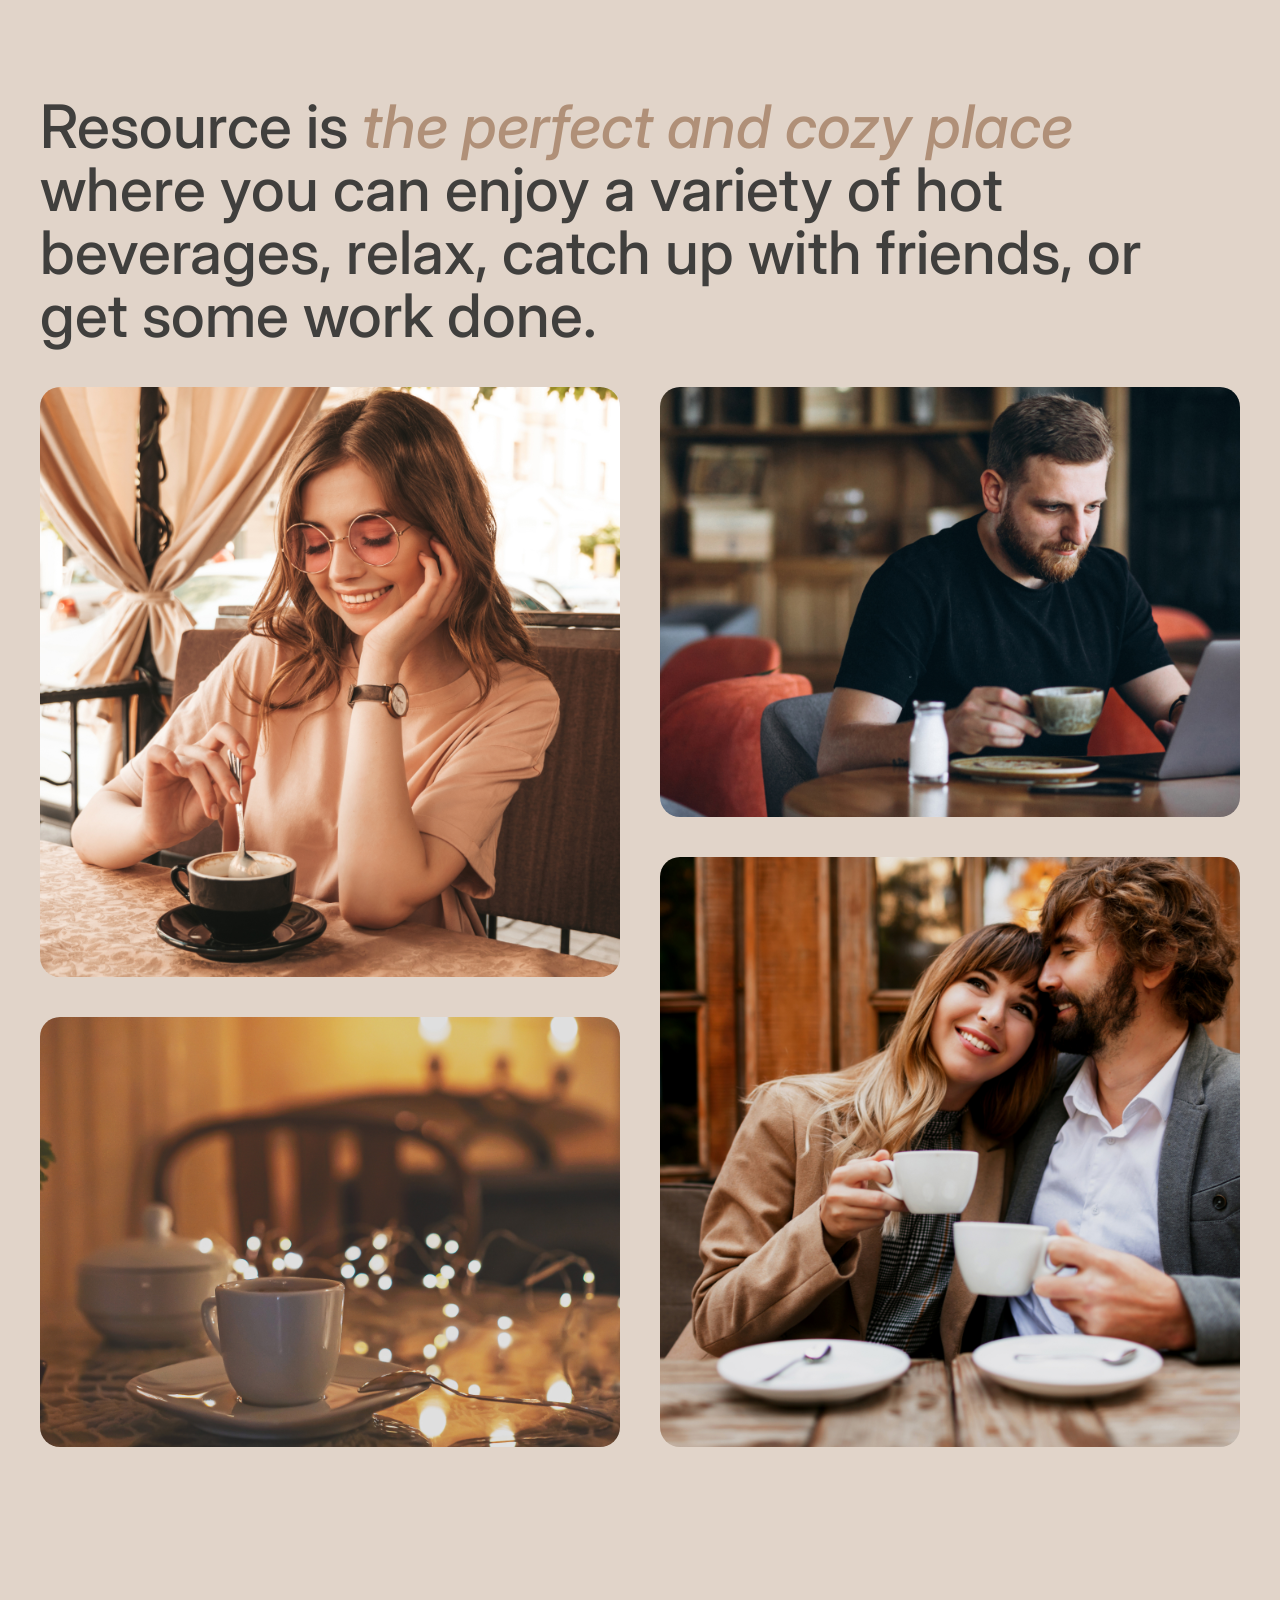
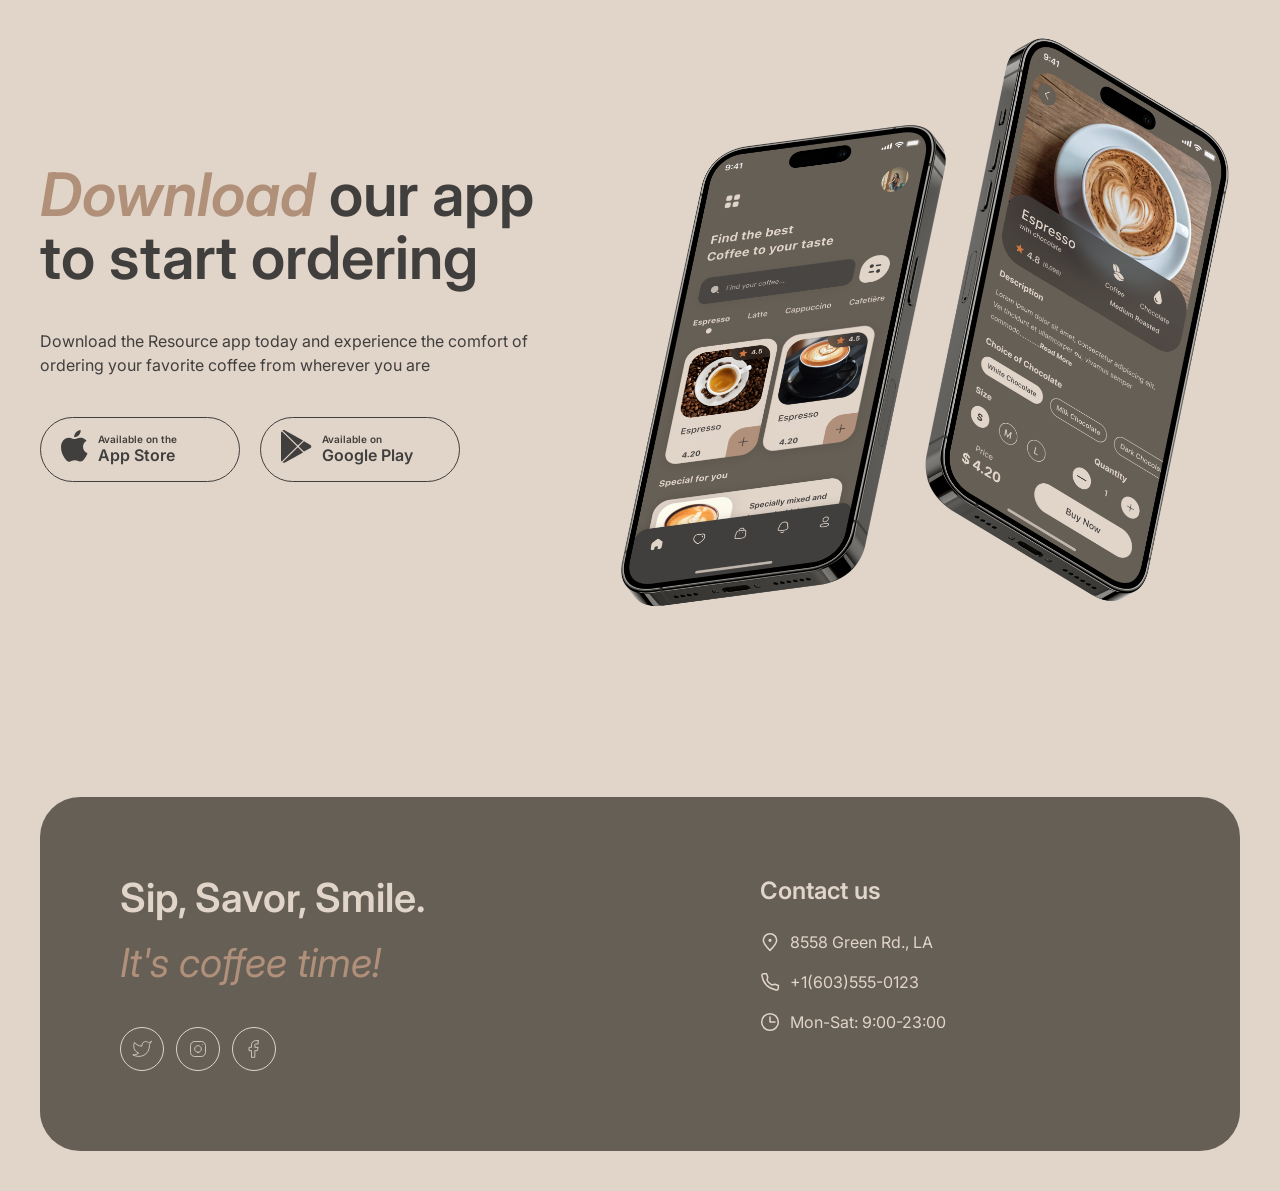
==== commit 70667b67: "feat: add dark theme" ====
--- a/index.html
+++ b/index.html
@@ -15,8 +15,8 @@
     <header class="header">
         <div class="header-container">
             <a class="header-logo" href="index.html">
-                <img src="assets/logo.svg" alt="Coffee House">
-            </a>
+                <img class="logo-light" src="assets/logo.svg" alt="Coffee House">
+                <img class="logo-dark" src="assets/logo (1).svg" alt="Coffee House"></a>
             <nav class="header-nav">
                 <ul>
                     <li>
@@ -35,8 +35,8 @@
             </nav>
             <div class="header-actions">
                 <button class="theme-button" id="theme-toggle" type="button">
-                    <img src="assets/Light.svg" alt="sun">
-                    <img src="assets/Dark.svg" alt="moon">
+                    <img src="assets/Light.svg" alt="светлая тема">
+                    <img src="assets/Dark.svg" alt="темная тема">
                 </button>
                 <a class="header-menu" href="menu.html">
                     <img src="assets/menu-item.svg" alt="Menu">
@@ -163,6 +163,7 @@
             </p>
         </div>
     </footer>
+    <script src="script.js"></script>
 </body>
 
 </html>
--- a/style.css
+++ b/style.css
@@ -49,6 +49,14 @@
     display: flex;
     align-items: center;
     justify-content: space-between;
+}
+
+.header-logo .logo-dark {
+    display: none;
+}
+
+.header-logo .logo-light {
+    display: block;
 }
 
 .header-logo img {
@@ -890,4 +898,102 @@
     .theme-button:hover {
         background-color: #B0907A;
     }
+}
+
+body.dark-theme {
+    background-color: #292826;
+    color: #E1D4C9;
+}
+
+body.dark-theme .header-logo .logo-light {
+    display: none;
+}
+
+body.dark-theme .header-logo .logo-dark {
+    display: block;
+}
+
+body.dark-theme .header-nav a {
+    color: #e1d4c9;
+}
+
+body.dark-theme .header-menu {
+    color: #E1D4C9;
+}
+
+body.dark-theme .theme-button {
+    border-color: #E1D4C9;
+    color: #E1D4C9;
+}
+
+body.dark-theme .header-menu {
+    color: #E1D4C9;
+}
+
+body.dark-theme .header-menu img {
+    filter: brightness(0) saturate(100%) invert(86%) sepia(11%) saturate(300%) hue-rotate(345deg) brightness(95%) contrast(90%);
+}
+
+body.dark-theme .hero h1 {
+    color: #E1D4C9;
+}
+
+body.dark-theme .hero p {
+    color: #E1D4C9;
+}
+
+body.dark-theme .hero-button {
+    background-color: #403F3D;
+    color: #E1D4C9;
+}
+
+body.dark-theme .favorite h2,
+body.dark-theme .favorite-info h3,
+body.dark-theme .favorite-info p,
+body.dark-theme .favorite-info strong {
+    color: #E1D4C9;
+}
+
+body.dark-theme .slider-button {
+    border-color: #E1D4C9;
+    color: #E1D4C9;
+}
+
+body.dark-theme .slider-button:hover {
+    background-color: #403F3D;
+    border-color: transparent;
+    color: #E1D4C9;
+}
+
+body.dark-theme .slider-control.active {
+    background-color: #E1D4C9;
+}
+
+body.dark-theme .about h2 {
+    color: #E1D4C9;
+}
+
+body.dark-theme .mobile h2,
+body.dark-theme .mobile-content>p {
+    color: #E1D4C9;
+}
+
+body.dark-theme .mobile-button {
+    border-color: #E1D4C9;
+    color: #E1D4C9;
+}
+
+body.dark-theme .mobile-button:hover {
+    background-color: #403F3D;
+    border-color: transparent;
+    color: #E1D4C9;
+}
+
+body.dark-theme .mobile-button-icon img {
+    filter: brightness(0) saturate(100%) invert(86%) sepia(11%) saturate(300%) hue-rotate(345deg) brightness(95%) contrast(90%);
+}
+
+
+body.dark-theme .footer {
+    background-color: #403F3D;
 }
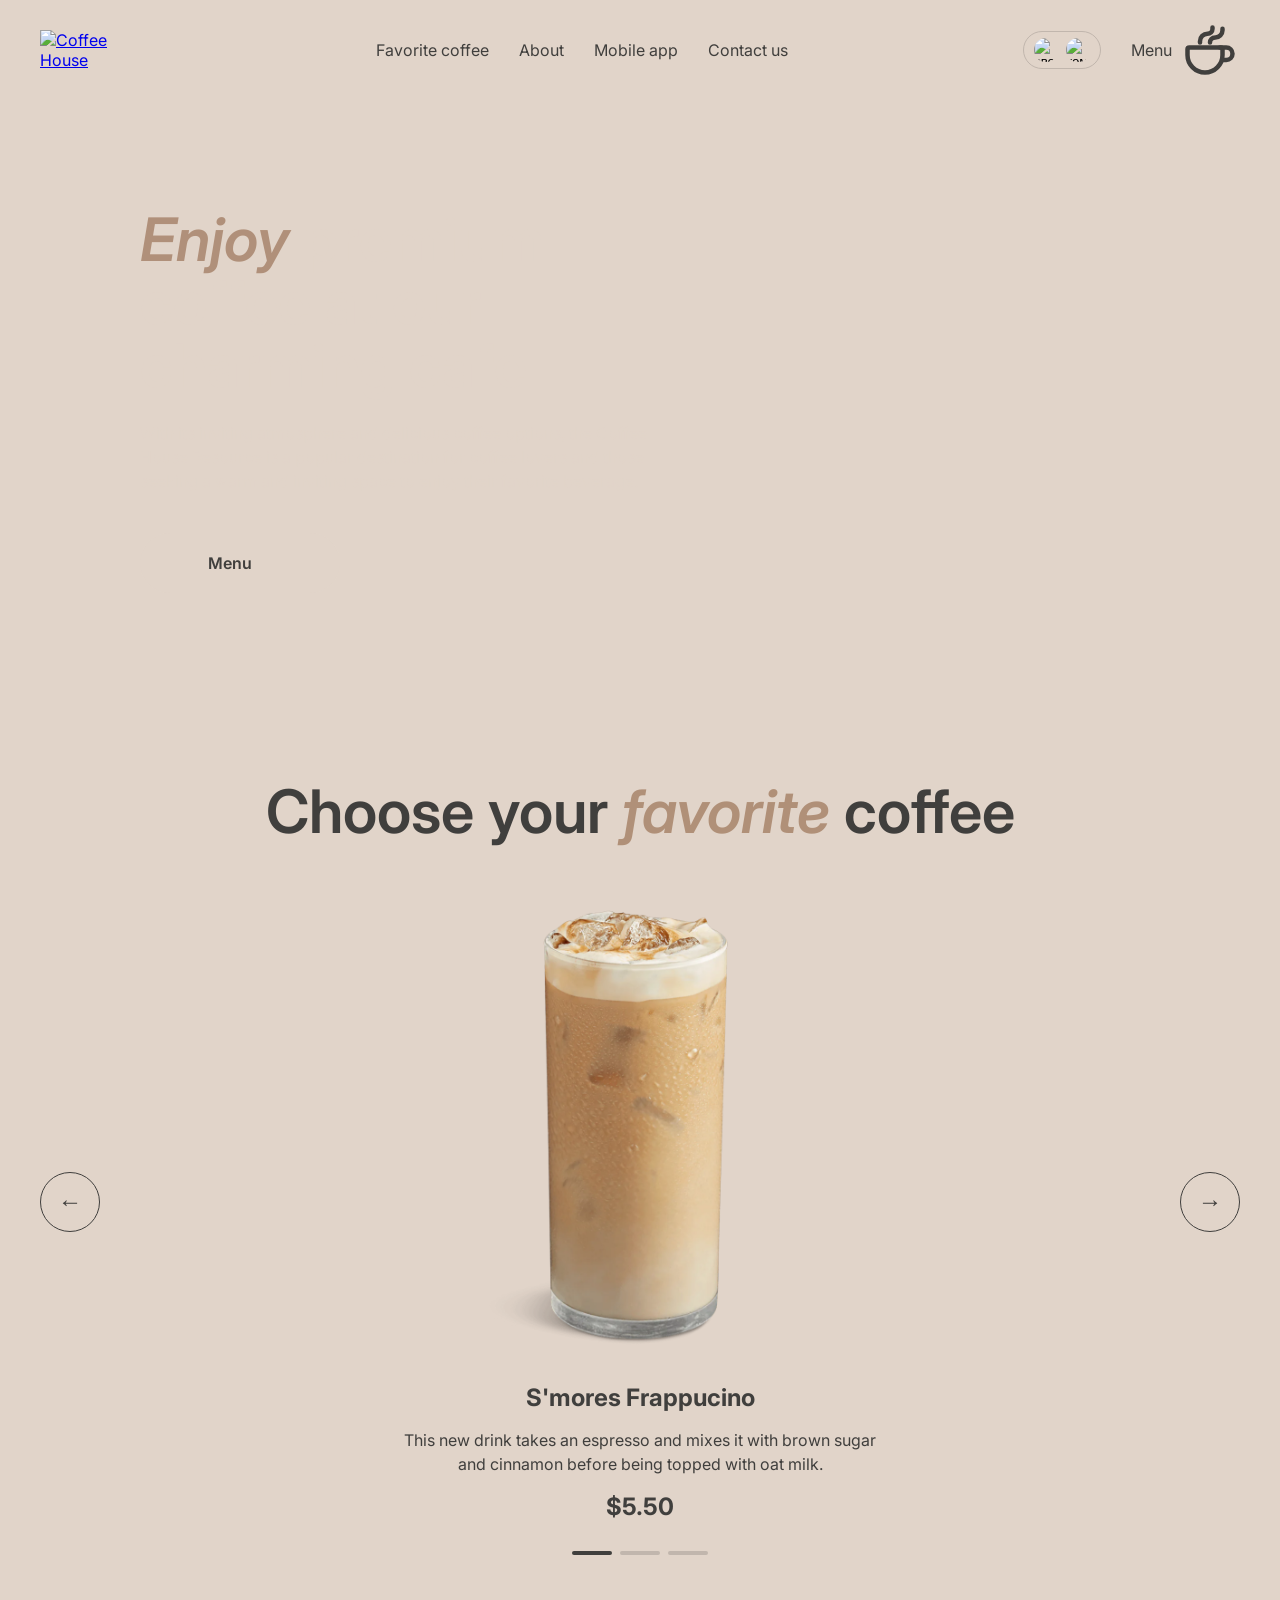
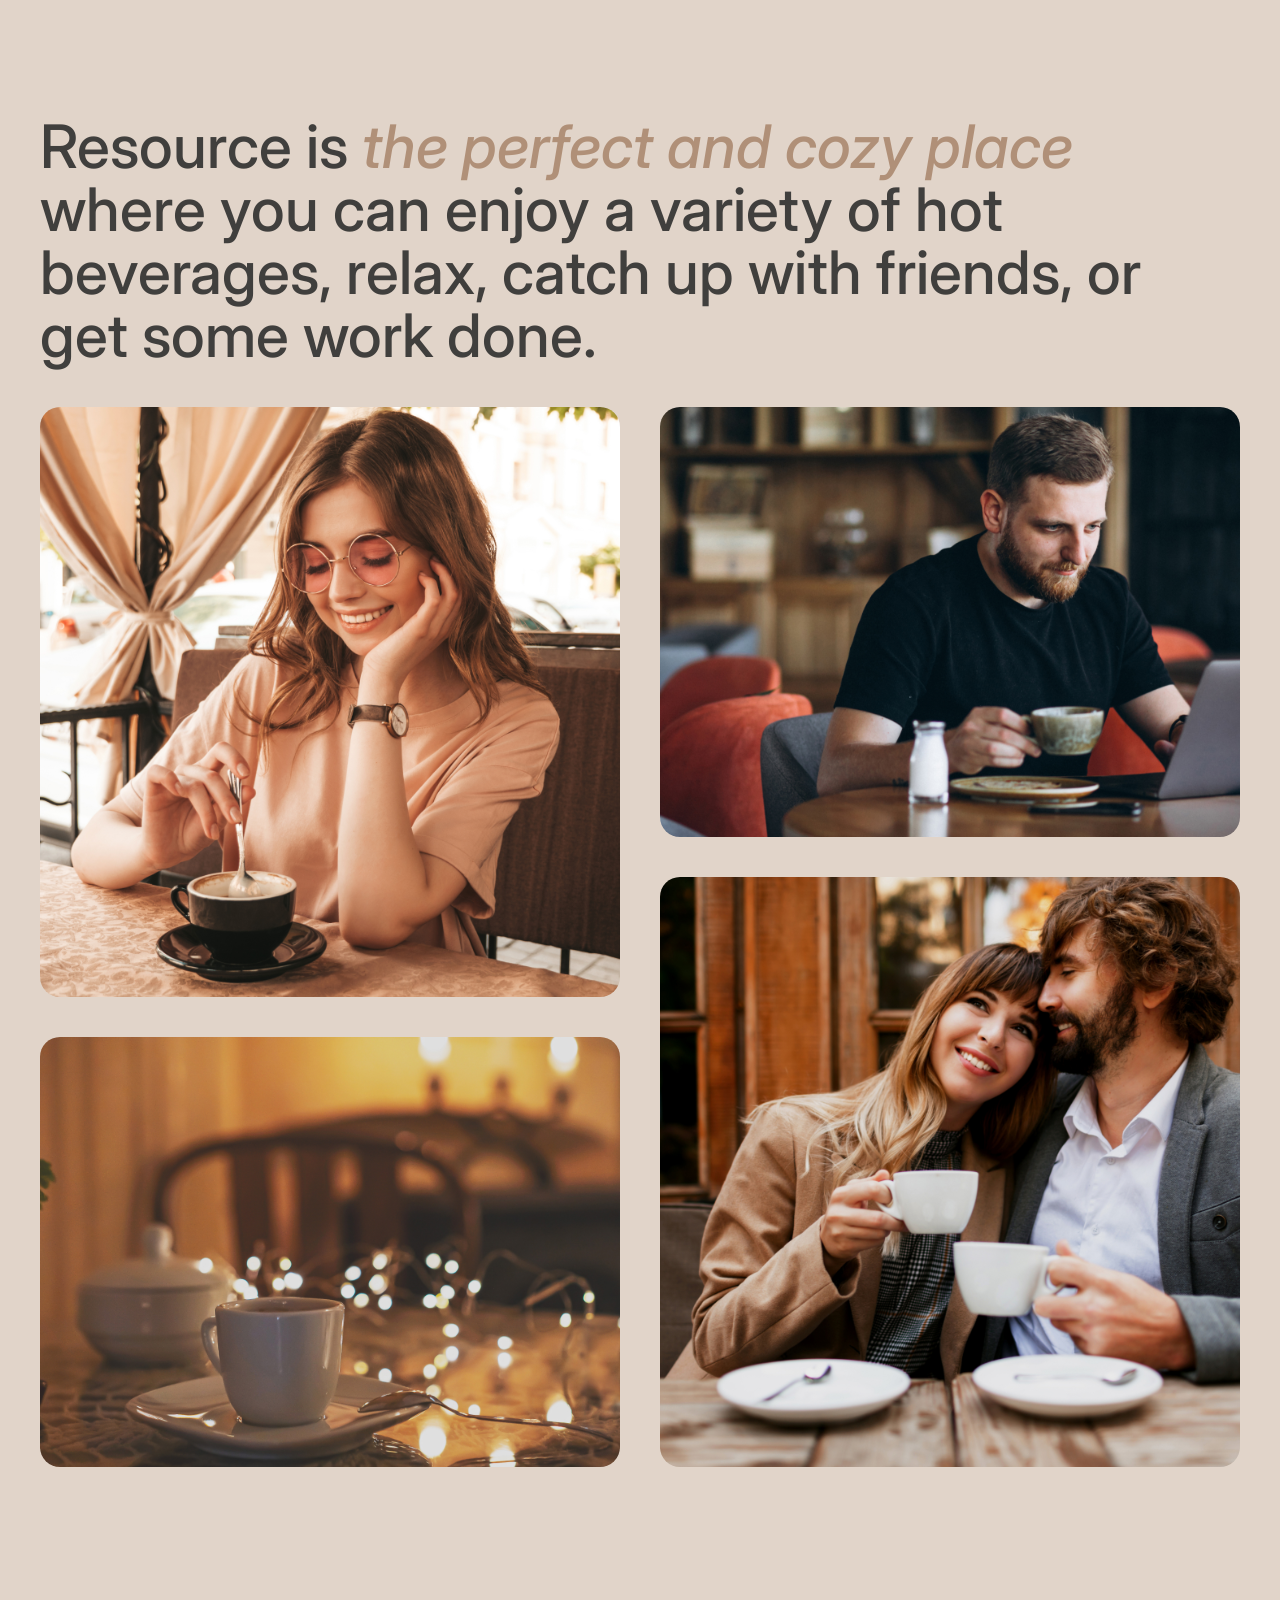
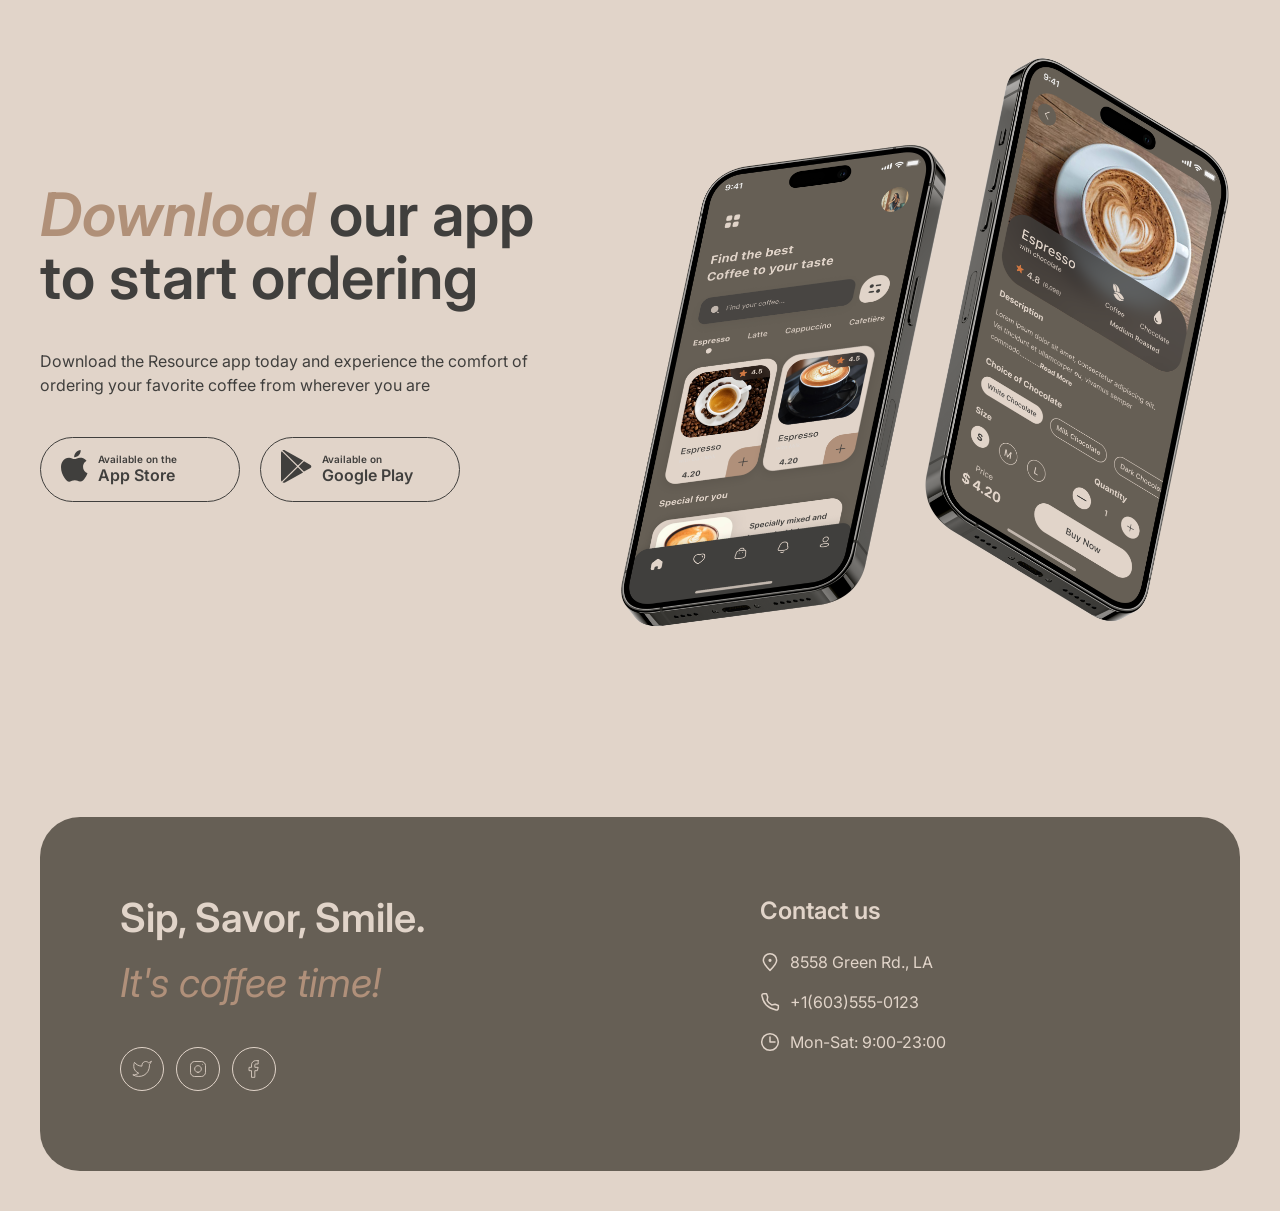
==== commit 7ecd3301: "feat: add burger menu and coffee cards" ====
--- a/index.html
+++ b/index.html
@@ -38,10 +38,23 @@
                     <img src="assets/Light.svg" alt="светлая тема">
                     <img src="assets/Dark.svg" alt="темная тема">
                 </button>
-                <a class="header-menu" href="menu.html">
-                    <img src="assets/menu-item.svg" alt="Menu">
+                <button class="mobile-menu-button" id="mobile-menu-button" type="button" aria-label="Открыть меню">
+                    <span></span>
+                    <span></span>
+                </button>
+                <a class="header-menu" href="menu.html">Menu
+                    <img src="assets/coffee-cup.svg" alt="Menu">
                 </a>
             </div>
+        </div>
+        <div class="mobile-menu" id="mobile-menu">
+            <a href="#favorite">Favorite coffee</a>
+            <a href="#about">About</a>
+            <a href="#mobile">Mobile app</a>
+            <a href="#contacts">Contact us</a>
+            <a href="menu.html">Menu
+                <img src="assets/coffee-cup.svg" alt="Menu">
+            </a>
         </div>
     </header>
     <main>
--- a/style.css
+++ b/style.css
@@ -996,4 +996,396 @@
 
 body.dark-theme .footer {
     background-color: #403F3D;
+}
+
+/* MENU PAGE */
+
+.menu-page {
+    padding: 60px 40px 0;
+    text-align: center;
+}
+
+.menu-page h1 {
+    max-width: 800px;
+    margin: 0 auto 40px;
+    color: #403F3D;
+    font-size: 60px;
+    line-height: 1.05;
+    font-weight: 600;
+}
+
+.menu-page h1 span {
+    color: #B09078;
+    font-style: italic;
+}
+
+.menu-categories {
+    display: flex;
+    justify-content: center;
+    gap: 16px;
+    margin-bottom: 40px;
+}
+
+.menu-category {
+    display: flex;
+    align-items: center;
+    gap: 8px;
+    padding: 8px 16px 8px 8px;
+    border: 1px solid #C1B6AD;
+    border-radius: 100px;
+    background: transparent;
+    color: #403F3D;
+    font-family: inherit;
+    font-size: 16px;
+    cursor: pointer;
+}
+
+.menu-category.active {
+    background-color: #665F55;
+    border-color: #665F55;
+    color: #E1D4C9;
+}
+
+.menu-category-dot {
+    width: 36px;
+    height: 36px;
+    border-radius: 50%;
+    background-color: #C1B6AD;
+    display: block;
+    flex-shrink: 0;
+}
+
+.menu-grid {
+    display: grid;
+    grid-template-columns: repeat(4, 1fr);
+    gap: 40px;
+}
+
+.menu-card {
+    overflow: hidden;
+    border: 1px solid #C1B6AD;
+    border-radius: 40px;
+    text-align: left;
+}
+
+.menu-card>img {
+    width: 100%;
+    display: block;
+}
+
+.menu-card-content {
+    padding: 20px;
+}
+
+.menu-card-content h3 {
+    margin: 0 0 12px;
+    color: #403F3D;
+    font-size: 24px;
+}
+
+.menu-card-content p {
+    margin: 0 0 16px;
+    color: #403F3D;
+    font-size: 16px;
+    line-height: 1.5;
+}
+
+.menu-card-content strong {
+    display: block;
+    color: #403F3D;
+    font-size: 24px;
+}
+
+.load-more {
+    display: none;
+}
+
+@media (max-width: 768px) {
+
+    body {
+        overflow-x: hidden;
+    }
+
+    .menu-page {
+        padding: 40px 20px 0;
+    }
+
+    .menu-page h1 {
+        font-size: 40px;
+    }
+
+    .menu-grid {
+        grid-template-columns: repeat(2, 1fr);
+        gap: 20px;
+    }
+
+    .menu-card {
+        border-radius: 30px;
+    }
+
+    .menu-card-content {
+        padding: 16px;
+    }
+
+    .menu-card-content h3 {
+        font-size: 20px;
+    }
+
+    .menu-card:nth-child(n + 5) {
+        display: none;
+    }
+
+    .load-more-wrapper {
+        width: 100%;
+        display: flex;
+        justify-content: center;
+        margin-top: 40px;
+    }
+
+    .load-more {
+        display: flex;
+        align-items: center;
+        justify-content: center;
+        width: 60px;
+        height: 60px;
+        margin: 0;
+        padding: 0;
+        border: 1px solid #403F3D;
+        border-radius: 50%;
+        background-color: transparent;
+        color: #403F3D;
+        font-family: inherit;
+        font-size: 24px;
+        cursor: pointer;
+    }
+}
+
+@media (max-width: 380px) {
+
+    .menu-page {
+        padding: 30px 16px 0;
+    }
+
+    .menu-page h1 {
+        font-size: 32px;
+    }
+
+    .menu-categories {
+        gap: 8px;
+    }
+
+    .menu-category {
+        padding: 6px 12px 6px 6px;
+        font-size: 14px;
+    }
+
+    .menu-category-dot {
+        width: 30px;
+        height: 30px;
+    }
+
+    .menu-grid {
+        display: grid;
+        grid-template-columns: 1fr;
+        gap: 20px;
+    }
+
+    .menu-card {
+        border-radius: 24px;
+    }
+
+    .load-more {
+        display: flex;
+        margin: 40px auto 0;
+    }
+}
+
+body.dark-theme .menu-page h1,
+body.dark-theme .menu-card-content h3,
+body.dark-theme .menu-card-content p,
+body.dark-theme .menu-card-content strong {
+    color: #E1D4C9;
+}
+
+body.dark-theme .menu-category {
+    color: #E1D4C9;
+    border-color: #C1B6AD;
+}
+
+body.dark-theme .menu-category.active {
+    background-color: #665F55;
+    border-color: #665F55;
+    color: #E1D4C9;
+}
+
+body.dark-theme .menu-card {
+    border-color: #C1B6AD;
+}
+
+body.dark-theme .load-more {
+    border-color: #E1D4C9;
+    color: #E1D4C9;
+}
+
+body.dark-theme .load-more:hover {
+    background-color: #403F3D;
+    border-color: #403F3D;
+}
+
+/* Mobile menu */
+
+.mobile-menu-button {
+    display: none;
+    width: 44px;
+    height: 44px;
+    padding: 0;
+    border: 1px solid #403F3D;
+    border-radius: 50%;
+    background: transparent;
+    cursor: pointer;
+    align-items: center;
+    justify-content: center;
+    flex-direction: column;
+    gap: 6px;
+}
+
+.mobile-menu-button span {
+    display: block;
+    width: 20px;
+    height: 2px;
+    background-color: #403F3D;
+    border-radius: 2px;
+    transition: transform 0.3s ease;
+}
+
+.mobile-menu-button.active span:first-child {
+    transform: translateY(4px) rotate(45deg);
+}
+
+.mobile-menu-button.active span:last-child {
+    transform: translateY(-4px) rotate(-45deg);
+}
+
+.mobile-menu {
+    display: none;
+}
+
+@media (max-width: 768px) {
+
+    .header {
+        position: relative;
+        z-index: 20;
+    }
+
+    .header-menu {
+        display: none;
+    }
+
+    .mobile-menu-button {
+        display: flex;
+    }
+
+    .header-actions {
+        gap: 12px;
+    }
+
+    .mobile-menu {
+        position: fixed;
+        top: 0;
+        left: 0;
+        z-index: 10;
+        width: 100%;
+        height: 100vh;
+        display: none;
+        flex-direction: column;
+        align-items: center;
+        justify-content: center;
+        gap: 32px;
+        background-color: #E1D4C9;
+    }
+
+    .mobile-menu a {
+        display: block;
+        color: #403F3D;
+        text-decoration: none;
+        font-size: 32px;
+        line-height: 1.2;
+    }
+
+    .mobile-menu.active {
+        display: flex;
+    }
+
+}
+
+/* Mobile menu dark theme */
+
+body.dark-theme .mobile-menu-button {
+    border-color: #E1D4C9;
+}
+
+body.dark-theme .mobile-menu-button span {
+    background-color: #E1D4C9;
+}
+
+body.dark-theme .mobile-menu {
+    background-color: #292826;
+}
+
+body.dark-theme .mobile-menu a {
+    color: #E1D4C9;
+}
+
+@media (max-width: 768px) {
+
+    .header {
+        position: relative;
+        z-index: 20;
+    }
+
+    .header-container {
+        position: relative;
+        z-index: 30;
+    }
+
+    .header-menu {
+        display: none;
+    }
+
+    .mobile-menu-button {
+        display: flex;
+        position: relative;
+        z-index: 40;
+    }
+
+    .header-actions {
+        gap: 12px;
+    }
+
+    .mobile-menu {
+        position: fixed;
+        top: 0;
+        left: 0;
+        z-index: 20;
+        width: 100%;
+        height: 100vh;
+        display: none;
+        flex-direction: column;
+        align-items: center;
+        justify-content: center;
+        gap: 32px;
+        background-color: #E1D4C9;
+    }
+
+    .mobile-menu a {
+        display: block;
+        color: #403F3D;
+        text-decoration: none;
+        font-size: 32px;
+        line-height: 1.2;
+    }
+
+    .mobile-menu.active {
+        display: flex;
+    }
 }
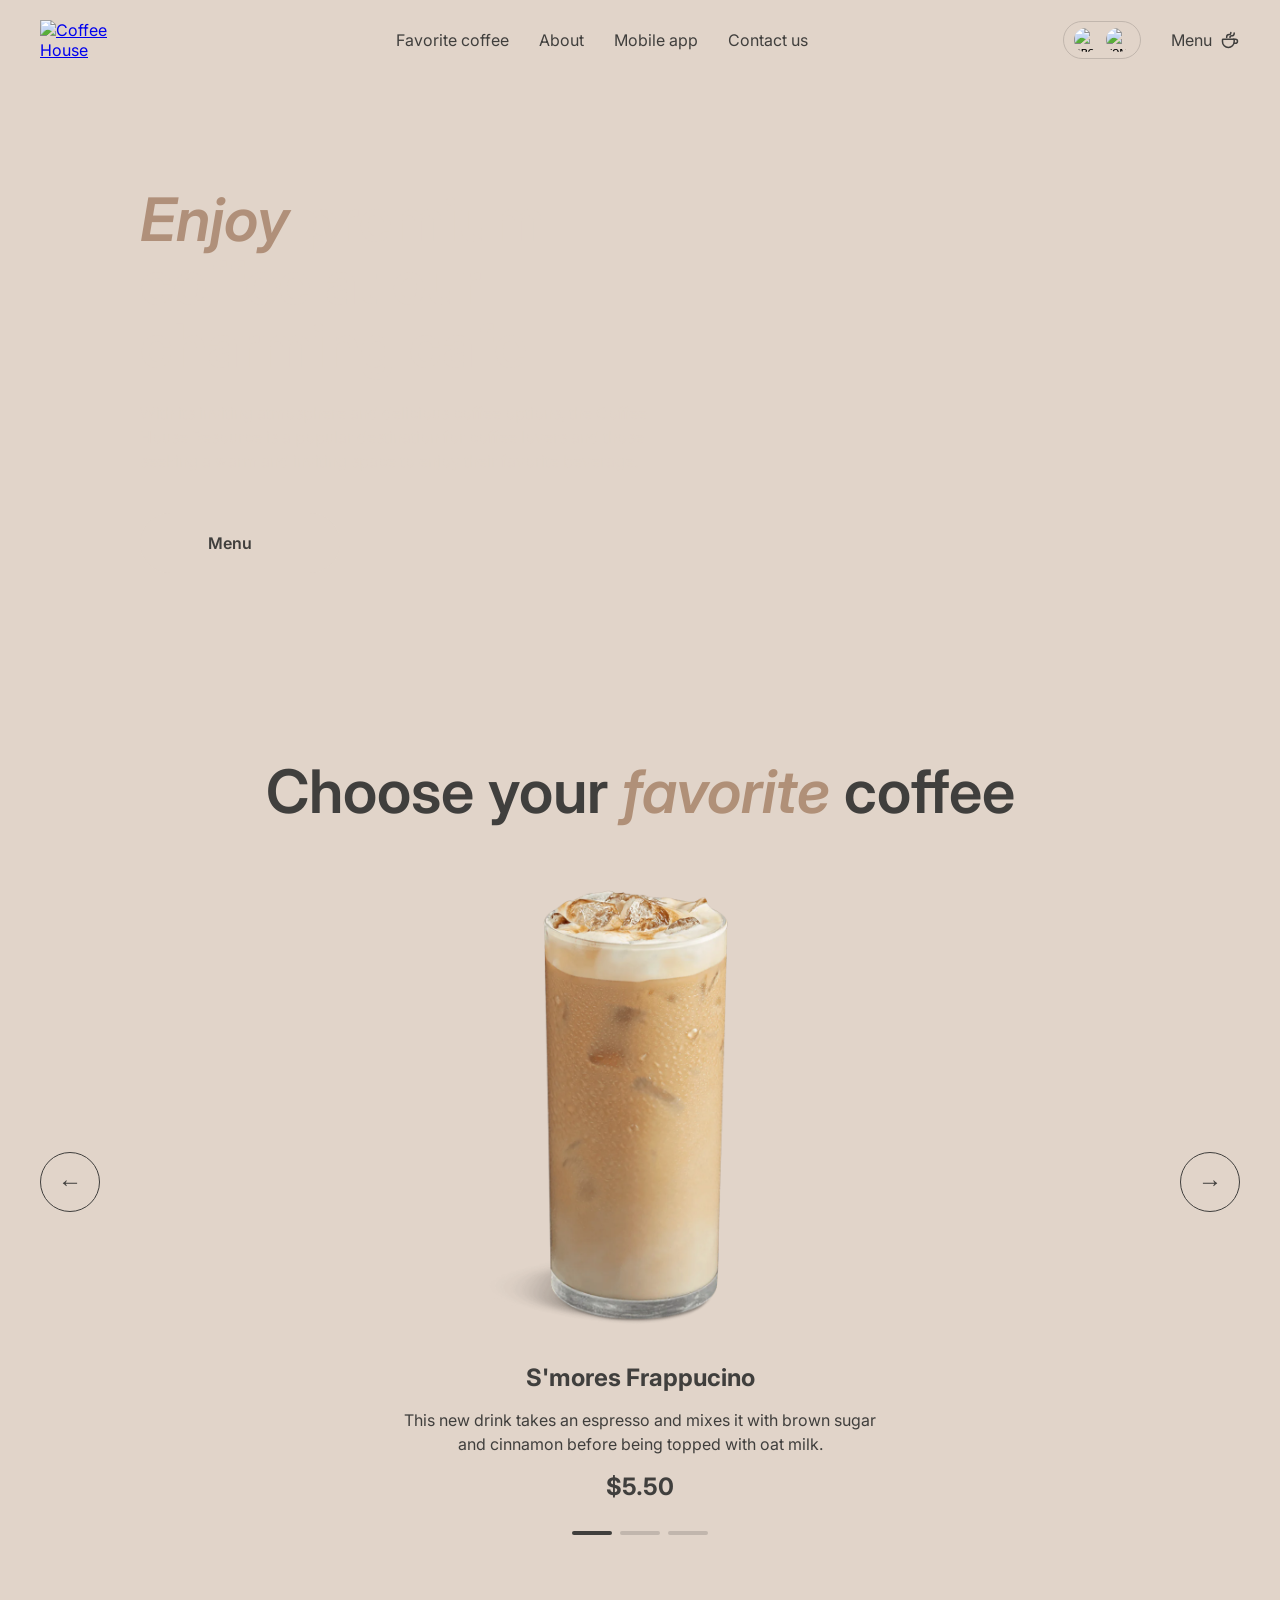
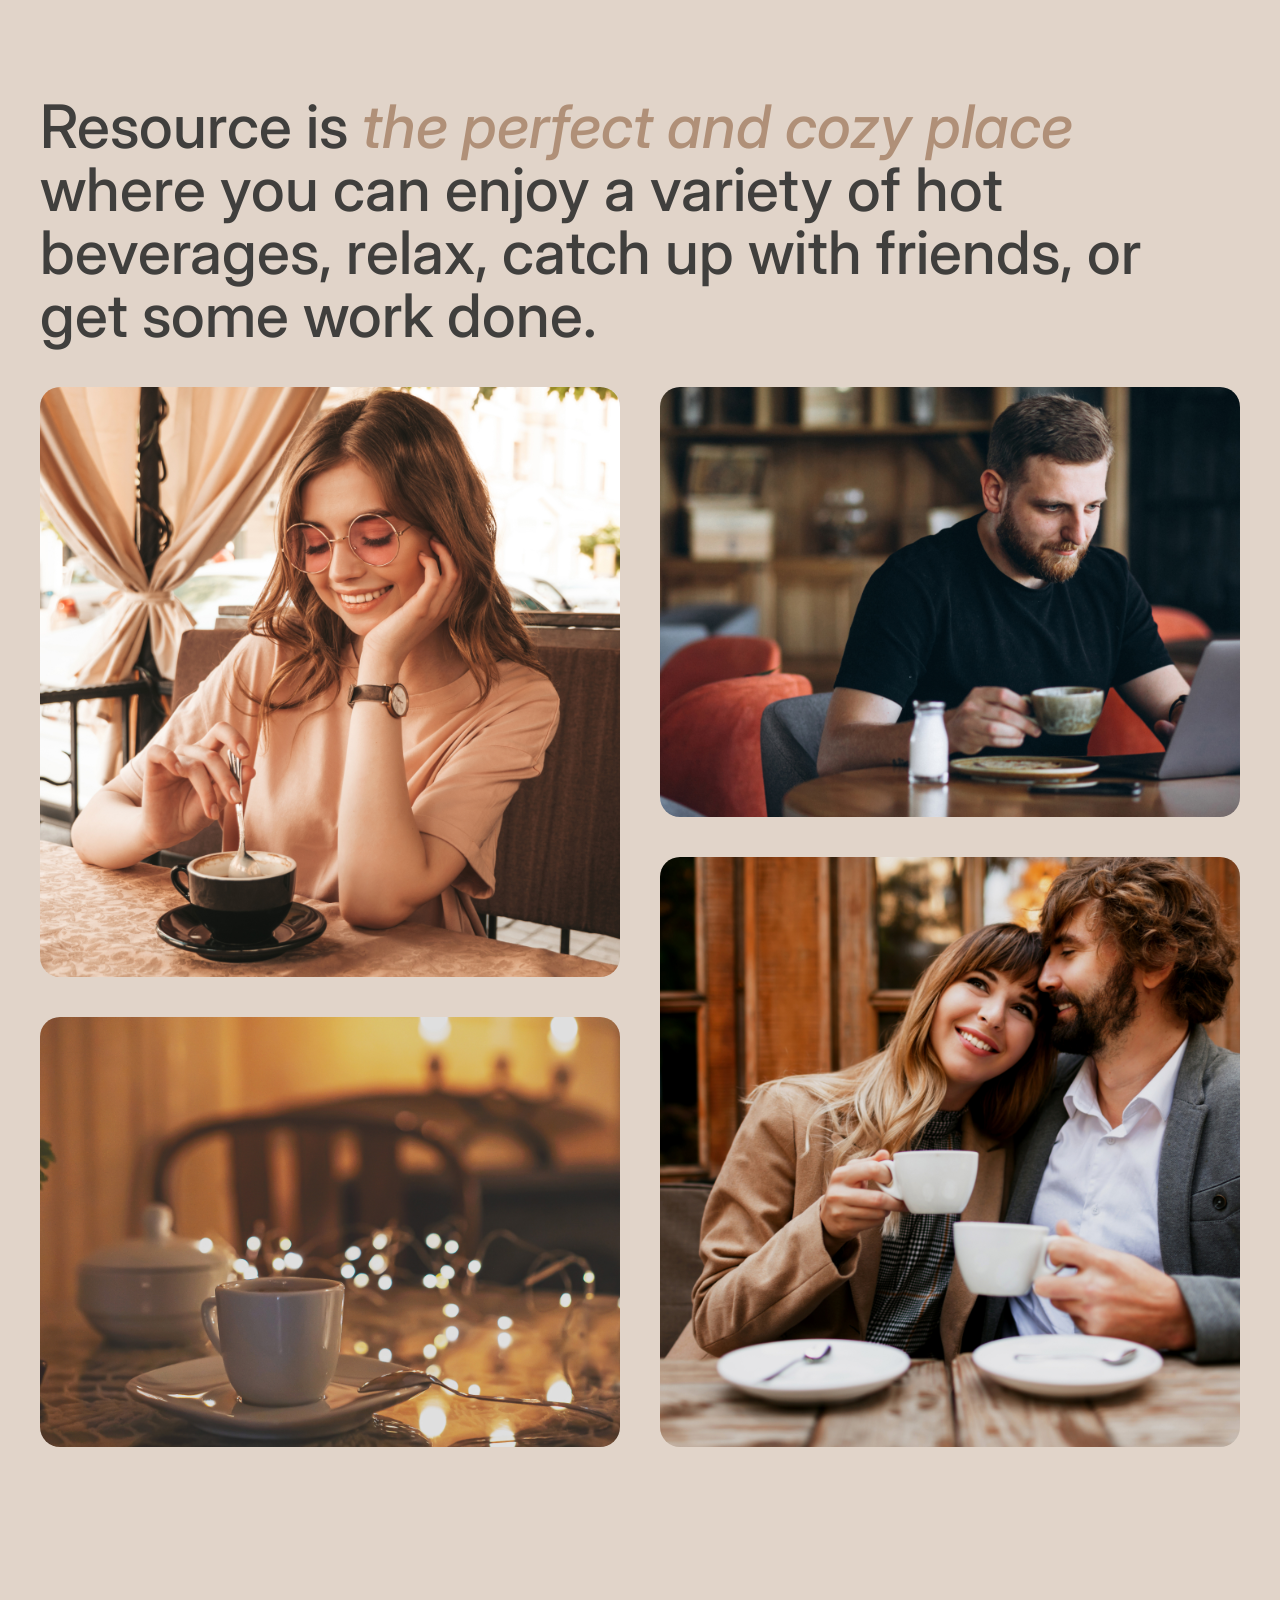
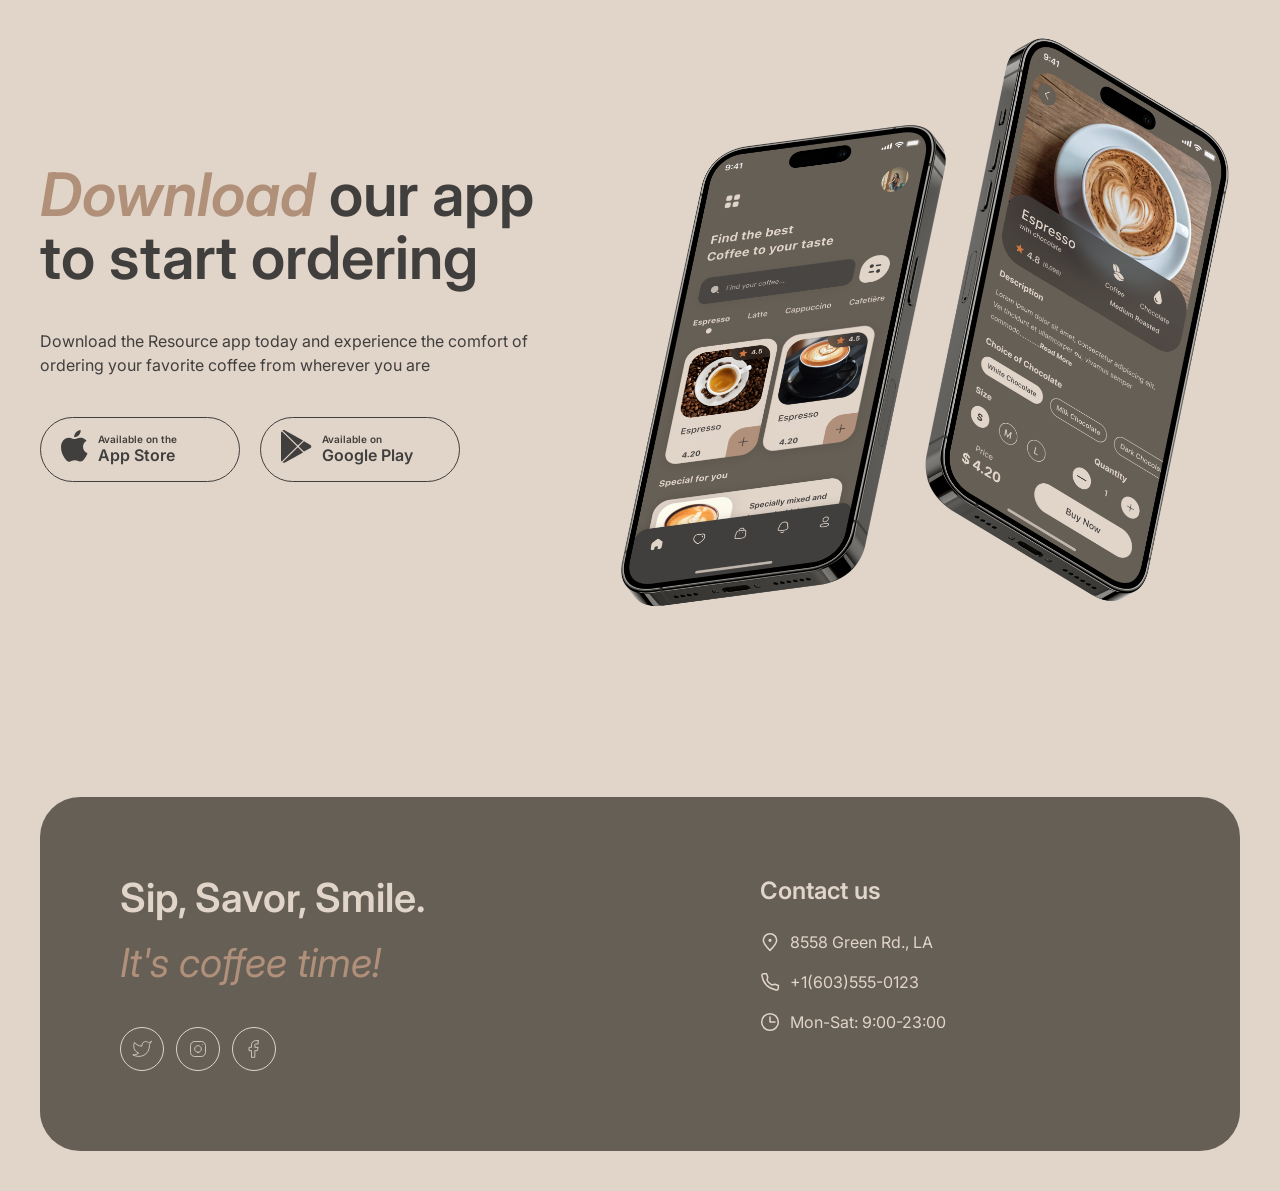
==== commit db9e55fc: "feat: add slider" ====
--- a/index.html
+++ b/index.html
@@ -88,6 +88,26 @@
                         <strong>$5.50</strong>
                     </div>
                 </div>
+                <div class="favorite-card">
+                    <img src="assets/coffee-slider-2.svg" alt="Caramel Macchiato">
+                    <div class="favorite-info">
+                        <h3>Caramel Macchiato</h3>
+                        <p>Fragrant and unique classic espresso with rich caramel-peanut
+                            syrup, with cream under whipped thick foam
+                        </p>
+                        <strong>$5.00</strong>
+                    </div>
+                </div>
+                <div class="favorite-card">
+                    <img src="assets/coffee-slider-3.svg" alt="Ice coffee">
+                    <div class="favorite-info">
+                        <h3>Ice coffee</h3>
+                        <p>A popular summer drink that tones and invigorates.
+                            Prepared from coffee, mil and ice.
+                        </p>
+                        <strong>$4.50</strong>
+                    </div>
+                </div>
                 <button class="slider-button slider-button-next" type="button">
                     <span>→</span>
                 </button>
@@ -149,20 +169,21 @@
             <h2>Sip, Savor, Smile.</h2>
             <p>It's coffee time!</p>
             <div class="footer-socials">
-                <a href="#" aria-label="Twitter">
+                <a href="https://twitter.com/" aria-label="Twitter">
                     <img src="assets/twitter.svg">
                 </a>
-                <a href="#" aria-label="Instagram">
+                <a href="https://instagram.com/" aria-label="Instagram">
                     <img src="assets/instagram.svg">
                 </a>
-                <a href="#" aria-label="Facebook">
+                <a href="https://facebook.com/" aria-label="Facebook">
                     <img src="assets/facebook.svg">
                 </a>
             </div>
         </div>
         <div class="footer-right">
             <h3>Contact us</h3>
-            <a href="#" class="footer-contact">
+            <a href="https://www.google.com/maps/search/8558+Green+Rd+LA/@48.5033317,-122.3348632,17z/data=!3m1!4b1?entry=ttu&g_ep=EgoyMDI2MDkxNS4wIKXMDSoASAFQAw%3D%3D"
+                class="footer-contact">
                 <img src="assets/pin-alt.svg">
                 8558 Green Rd., LA
             </a>
--- a/style.css
+++ b/style.css
@@ -91,7 +91,7 @@
 }
 
 .header-menu img {
-    width: 60px;
+    width: 20px;
 }
 
 .theme-button {
@@ -203,11 +203,29 @@
 }
 
 .favorite-card {
+    display: none;
     width: 480px;
     text-align: center;
-}
-
-.favorite-card>img {
+    animation: favorite-fade 0.4s ease;
+}
+
+.favorite-card:first-of-type {
+    display: block;
+}
+
+@keyframes favorite-fade {
+    from {
+        opacity: 0;
+        transform: translateY(10px);
+    }
+
+    to {
+        opacity: 1;
+        transform: translateY(0);
+    }
+}
+
+.favorite-card img {
     width: 100%;
     max-width: 480px;
     display: block;
